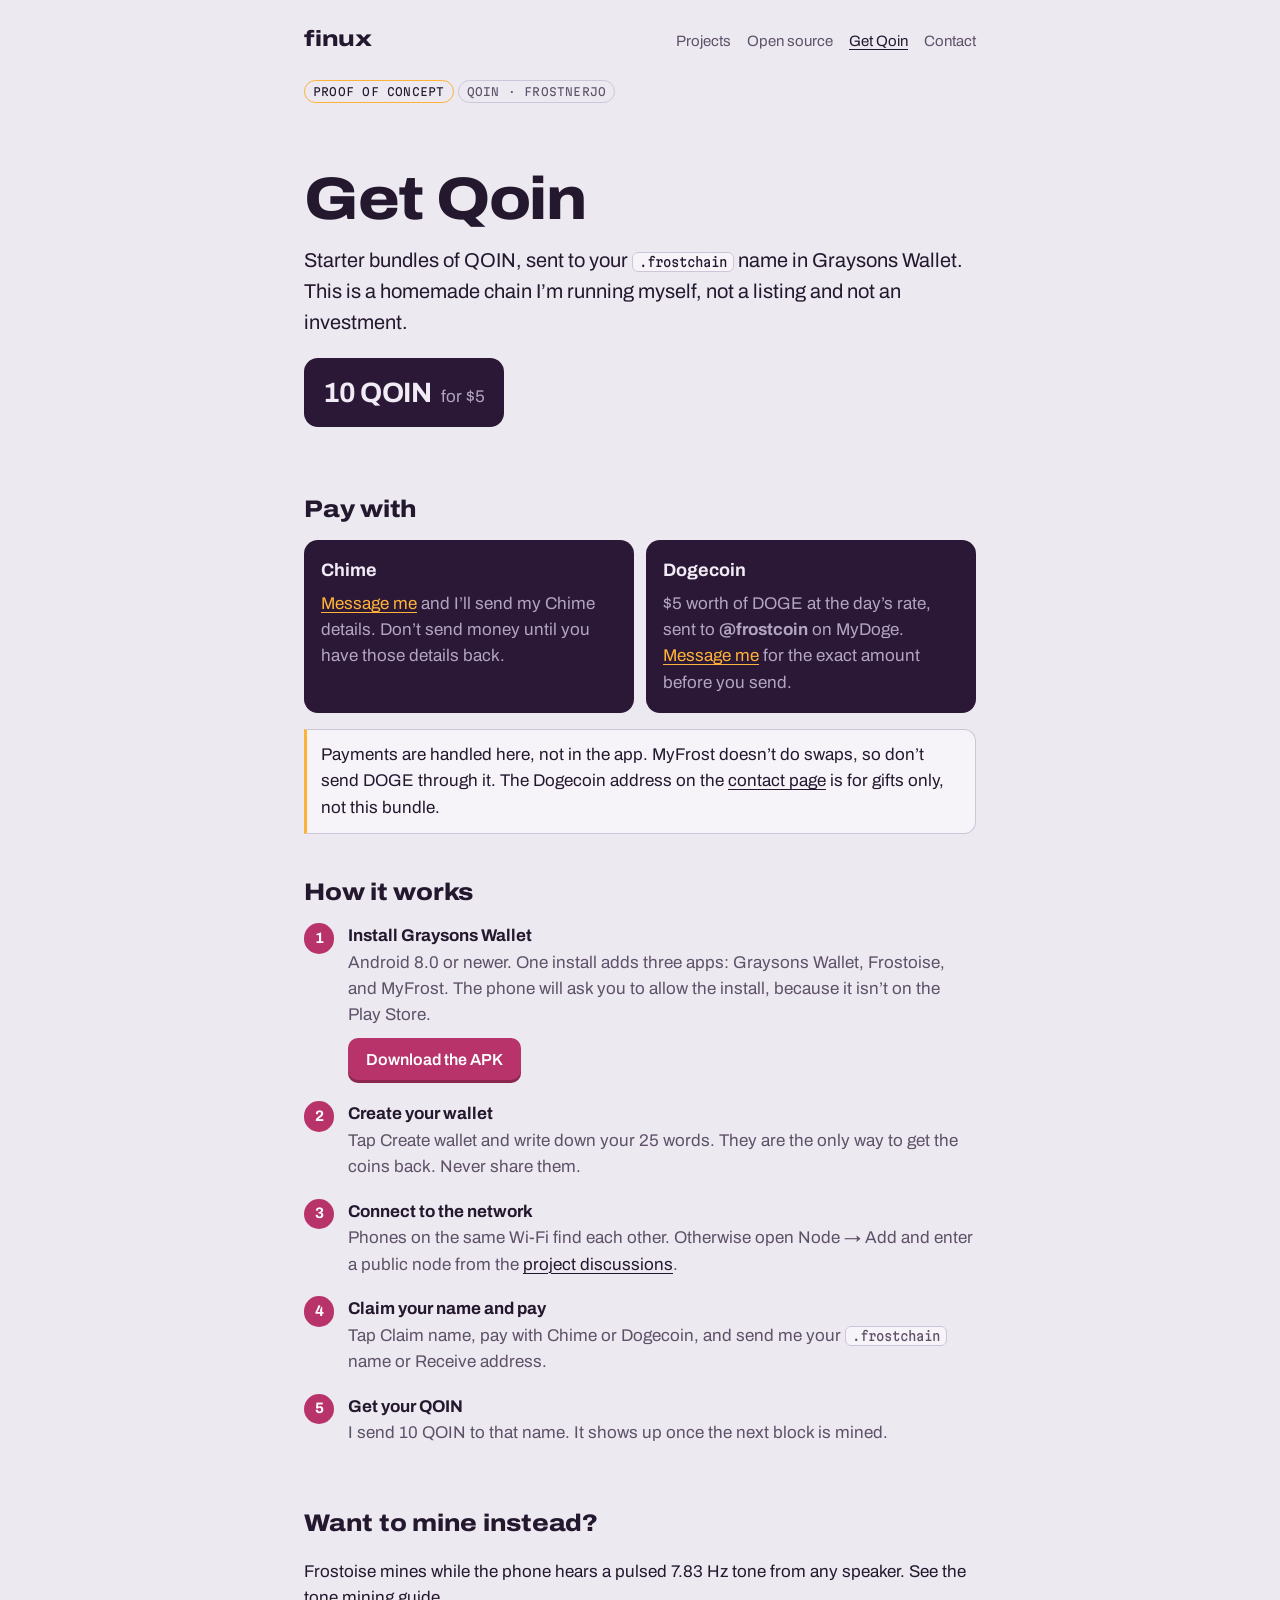
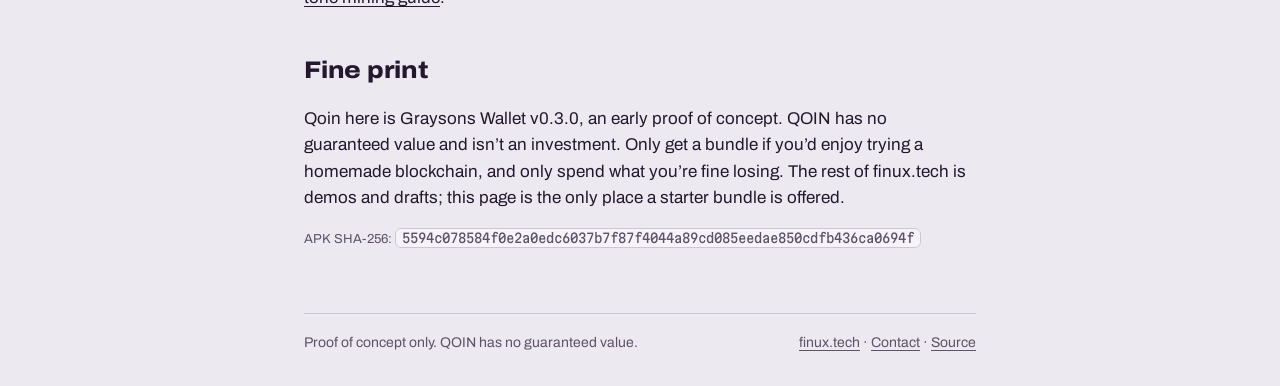
==== site/getqoin/index.html @ 74e55730 "Add the finux.tech/getqoin page so it can be published" ====
<!doctype html>
<html lang="en">
<head>
<meta charset="utf-8">
<meta name="viewport" content="width=device-width, initial-scale=1">
<title>Get Qoin | finux</title>
<meta name="description" content="Starter bundles of QOIN for a homemade Frostchain proof of concept. 10 QOIN for $5, paid with Chime or Dogecoin, then sent to a .frostchain name in Graysons Wallet.">
<link rel="canonical" href="https://finux.tech/getqoin">
<meta property="og:type" content="website">
<meta property="og:site_name" content="finux">
<meta property="og:url" content="https://finux.tech/getqoin">
<meta property="og:title" content="Get Qoin | finux">
<meta property="og:description" content="10 QOIN for $5. Pay with Chime or Dogecoin. Proof of concept only, no guaranteed value.">
<meta property="og:image" content="https://finux.tech/og.jpg">
<meta property="og:image:width" content="600">
<meta property="og:image:height" content="315">
<meta property="og:image:alt" content="finux: a glowing tangle of linked transactions on deep purple">
<meta name="twitter:card" content="summary_large_image">
<meta name="twitter:title" content="Get Qoin | finux">
<meta name="twitter:description" content="10 QOIN for $5. Pay with Chime or Dogecoin. Proof of concept only, no guaranteed value.">
<meta name="twitter:image" content="https://finux.tech/og.jpg">
<meta name="color-scheme" content="light dark">
<meta name="theme-color" content="#ECE9F1" media="(prefers-color-scheme: light)">
<meta name="theme-color" content="#150E1A" media="(prefers-color-scheme: dark)">
<link rel="icon" href="data:image/svg+xml,%3Csvg xmlns='http://www.w3.org/2000/svg' viewBox='0 0 32 32'%3E%3Crect width='32' height='32' rx='7' fill='%232A1836'/%3E%3Ccircle cx='8' cy='16' r='3.6' fill='%23FF4D3D'/%3E%3Ccircle cx='16' cy='16' r='3.6' fill='%234A3858'/%3E%3Ccircle cx='24' cy='16' r='3.6' fill='%23FFB238'/%3E%3C/svg%3E">
<link rel="preconnect" href="https://fonts.googleapis.com">
<link rel="preconnect" href="https://fonts.gstatic.com" crossorigin>
<link rel="stylesheet" href="https://fonts.googleapis.com/css2?family=Archivo:wdth,wght@100..125,400..800&family=Martian+Mono:wdth,wght@75..100,400..600&display=swap">
<style>
:root{--paper:#ECE9F1;--ink:#24182E;--ink-soft:#5E5168;--rule:#CEC6D8;--panel:#2A1836;--panel-edge:transparent;--panel-ink:#F1EBF6;--panel-soft:#B3A5C0;--panel-line:#46324F;--lens:#3D2B4A;--magenta:#B8336A;--violet:#6A4BB0;--lamp:#FFB238;--alarm:#FF4D3D;--card:#F6F3F9;--sans:"Archivo",system-ui,-apple-system,"Segoe UI",Roboto,sans-serif;--mono:"Martian Mono",ui-monospace,SFMono-Regular,Menlo,Consolas,monospace}
@media (prefers-color-scheme:dark){:root{--paper:#150E1A;--ink:#ECE6F2;--ink-soft:#A99BB5;--rule:#33263D;--panel-edge:#3A2848;--card:#1E1426}}
*,*::before,*::after{box-sizing:border-box}
html{-webkit-text-size-adjust:100%;text-size-adjust:100%}
body{margin:0;background:var(--paper);color:var(--ink);font-family:var(--sans);font-size:1.0625rem;line-height:1.55}
.wrap{max-width:46rem;margin:0 auto;padding:0 16px}
@media (min-width:640px){.wrap{padding:0 32px}}
.site{display:flex;justify-content:space-between;align-items:baseline;gap:16px;flex-wrap:wrap}
header.site{padding-top:22px}
.mark{font-weight:800;font-size:1.375rem;letter-spacing:-0.01em;font-variation-settings:"wdth" 125;color:var(--ink);text-decoration:none}
nav.top{display:flex;flex-wrap:wrap;gap:4px 16px;font-size:.9375rem}
nav.top a{color:var(--ink-soft);text-decoration:none;padding:8px 0}
nav.top a:hover,nav.top a:focus-visible,nav.top a[aria-current]{color:var(--ink);text-decoration:underline}
footer.site{margin-top:4rem;padding:18px 0 32px;border-top:1px solid var(--rule);color:var(--ink-soft);font-size:.875rem}
footer.site a{color:var(--ink-soft)}
h1{margin:clamp(2rem,7vw,4rem) 0 1rem;font-weight:800;font-size:clamp(2.2rem,9vw,3.75rem);line-height:1;letter-spacing:-0.025em;font-variation-settings:"wdth" 112;text-wrap:balance}
h2{font-weight:800;font-size:1.5rem;letter-spacing:-0.01em;font-variation-settings:"wdth" 112;margin:2.5rem 0 .75rem}
h3{font-size:1.125rem;margin:0 0 .35rem}
.lede{margin:0 0 1.25rem;max-width:34em;font-size:clamp(1.0625rem,2.4vw,1.25rem)}
a{color:var(--ink);text-decoration-thickness:1px;text-underline-offset:3px}
a:hover,a:focus-visible{color:var(--magenta)}
:focus-visible{outline:3px solid var(--lamp);outline-offset:3px}
.tag{display:inline-block;font-family:var(--mono);font-size:.6875rem;letter-spacing:.02em;text-transform:uppercase;padding:2px 8px;border-radius:99px;border:1px solid var(--rule);color:var(--ink-soft);vertical-align:middle}
.tag.demo{border-color:var(--lamp);color:var(--ink)}
.note{background:var(--card);border:1px solid var(--rule);border-left:3px solid var(--lamp);border-radius:0 12px 12px 0;padding:12px 14px;margin:1rem 0 0}
.price{display:inline-flex;gap:10px;align-items:baseline;margin:0 0 1.5rem;background:var(--panel);color:var(--panel-ink);border:1px solid var(--panel-edge);border-radius:14px;padding:12px 18px}
.price b{font-size:1.75rem;letter-spacing:-0.02em}
.price span{color:var(--panel-soft)}
.pay{display:grid;gap:12px}
@media (min-width:640px){.pay{grid-template-columns:1fr 1fr}}
.coin{background:var(--panel);color:var(--panel-ink);border:1px solid var(--panel-edge);border-radius:14px;padding:16px}
.coin p{color:var(--panel-soft);margin:.35rem 0 0}
.coin a{color:var(--lamp)}
ol.steps{list-style:none;counter-reset:s;padding:0;margin:0}
ol.steps li{counter-increment:s;position:relative;padding:0 0 1.15rem 2.75rem}
ol.steps li::before{content:counter(s);position:absolute;left:0;top:0;width:1.9rem;height:1.9rem;border-radius:50%;background:var(--magenta);color:#fff;font-weight:700;display:grid;place-items:center;font-size:.95rem}
ol.steps li b{display:block}
ol.steps li span{color:var(--ink-soft)}
.btn{display:inline-flex;align-items:center;justify-content:center;min-height:44px;padding:10px 18px;font:inherit;font-size:1rem;font-weight:600;color:#fff;background:var(--magenta);border:0;border-radius:10px;box-shadow:inset 0 -3px 0 rgba(0,0,0,.25);cursor:pointer;text-decoration:none;margin-top:.6rem}
.btn:hover{background:#C63D76;color:#fff}
code,.mono{font-family:var(--mono);font-size:.8125rem;font-variation-settings:"wdth" 87.5;word-break:break-all}
code{background:var(--card);border:1px solid var(--rule);padding:1px 6px;border-radius:6px}
.small{font-size:.8125rem;color:var(--ink-soft)}
</style>
</head>
<body>
<div class="wrap">
<header class="site">
  <a class="mark" href="/">finux</a>
  <nav class="top" aria-label="Site">
    <a href="/projects">Projects</a>
    <a href="/opensource">Open source</a>
    <a href="/getqoin" aria-current="page">Get Qoin</a>
    <a href="/contact">Contact</a>
  </nav>
</header>
<main>
  <p><span class="tag demo">Proof of concept</span> <span class="tag">Qoin · Frostnerjo</span></p>
  <h1>Get Qoin</h1>
  <p class="lede">Starter bundles of QOIN, sent to your <code>.frostchain</code> name in Graysons Wallet. This is a homemade chain I’m running myself, not a listing and not an investment.</p>
  <div class="price"><b>10 QOIN</b><span>for $5</span></div>
  <h2>Pay with</h2>
  <div class="pay">
    <div class="coin">
      <h3>Chime</h3>
      <p><a href="/contact">Message me</a> and I’ll send my Chime details. Don’t send money until you have those details back.</p>
    </div>
    <div class="coin">
      <h3>Dogecoin</h3>
      <p>$5 worth of DOGE at the day’s rate, sent to <b>@frostcoin</b> on MyDoge. <a href="/contact">Message me</a> for the exact amount before you send.</p>
    </div>
  </div>
  <p class="note">Payments are handled here, not in the app. MyFrost doesn’t do swaps, so don’t send DOGE through it. The Dogecoin address on the <a href="/contact">contact page</a> is for gifts only, not this bundle.</p>
  <h2>How it works</h2>
  <ol class="steps">
    <li><b>Install Graysons Wallet</b><span>Android 8.0 or newer. One install adds three apps: Graysons Wallet, Frostoise, and MyFrost. The phone will ask you to allow the install, because it isn’t on the Play Store.</span><br>
      <a class="btn" href="https://github.com/FrosTether/Graysons-Wallet/raw/main/releases/GraysonsWallet-0.3.0-poc.apk">Download the APK</a></li>
    <li><b>Create your wallet</b><span>Tap Create wallet and write down your 25 words. They are the only way to get the coins back. Never share them.</span></li>
    <li><b>Connect to the network</b><span>Phones on the same Wi-Fi find each other. Otherwise open Node → Add and enter a public node from the <a href="https://github.com/FrosTether/Graysons-Wallet/discussions">project discussions</a>.</span></li>
    <li><b>Claim your name and pay</b><span>Tap Claim name, pay with Chime or Dogecoin, and send me your <code>.frostchain</code> name or Receive address.</span></li>
    <li><b>Get your QOIN</b><span>I send 10 QOIN to that name. It shows up once the next block is mined.</span></li>
  </ol>
  <h2>Want to mine instead?</h2>
  <p>Frostoise mines while the phone hears a pulsed 7.83 Hz tone from any speaker. See the <a href="https://github.com/FrosTether/Graysons-Wallet#tone-mining">tone mining guide</a>.</p>
  <h2>Fine print</h2>
  <p>Qoin here is Graysons Wallet v0.3.0, an early proof of concept. QOIN has no guaranteed value and isn’t an investment. Only get a bundle if you’d enjoy trying a homemade blockchain, and only spend what you’re fine losing. The rest of finux.tech is demos and drafts; this page is the only place a starter bundle is offered.</p>
  <p class="small">APK SHA-256: <code>5594c078584f0e2a0edc6037b7f87f4044a89cd085eedae850cdfb436ca0694f</code></p>
</main>
<footer class="site">
  <span>Proof of concept only. QOIN has no guaranteed value.</span>
  <span><a href="/">finux.tech</a> · <a href="/contact">Contact</a> · <a href="https://github.com/FrosTether/Graysons-Wallet">Source</a></span>
</footer>
</div>
</body>
</html>
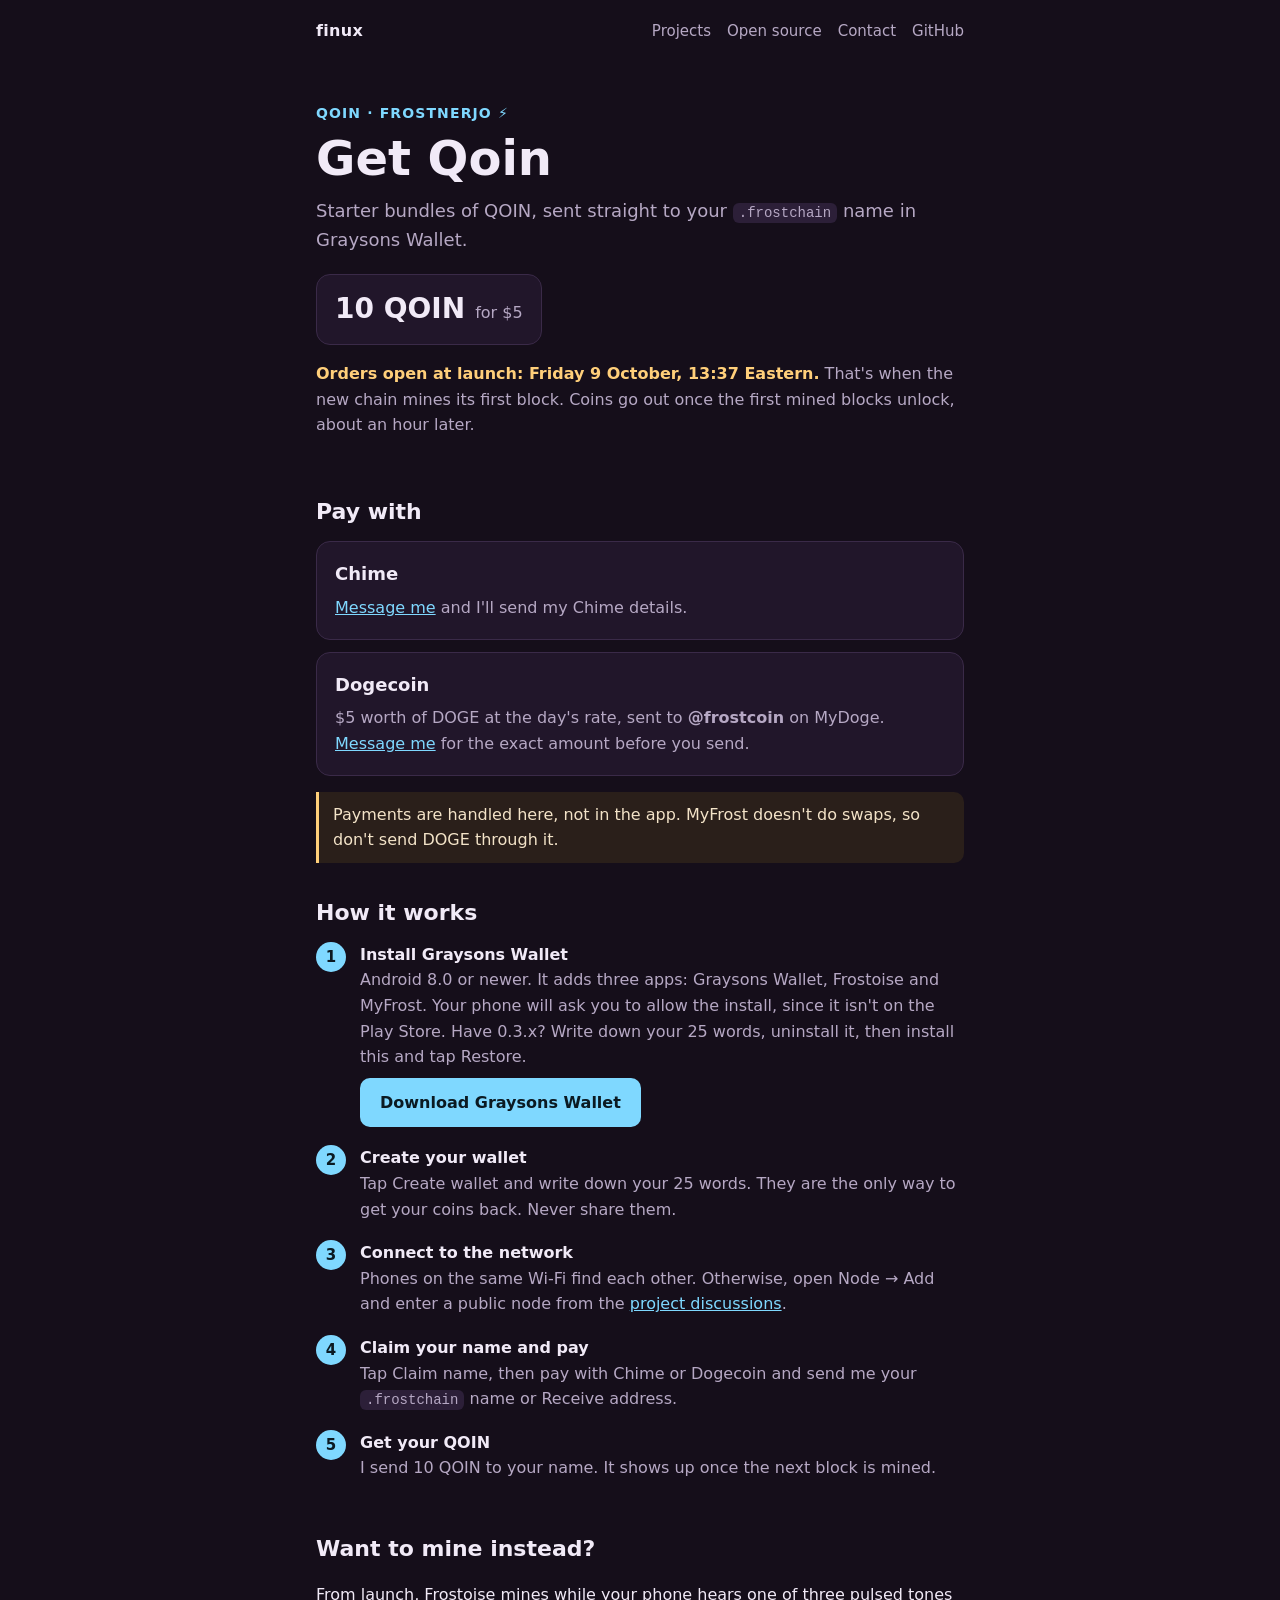
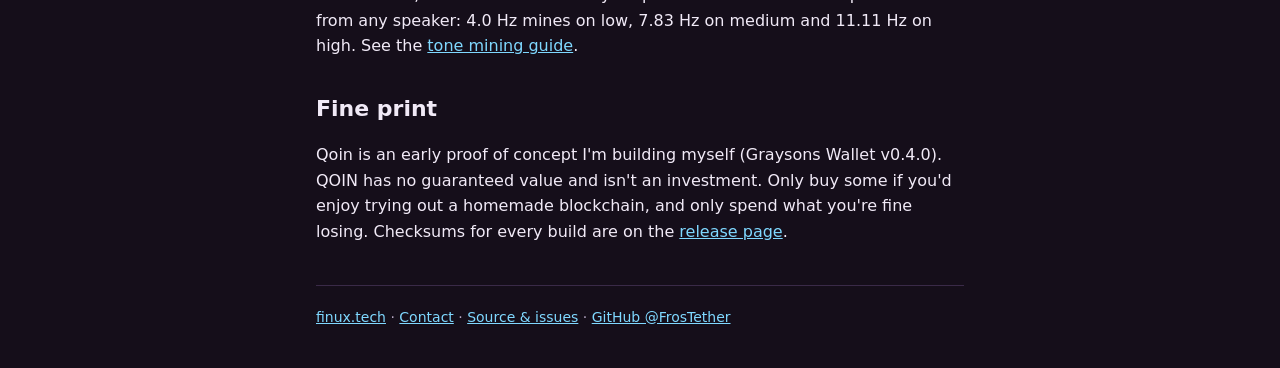
==== commit 3692bd49: "getqoin page for Graysons Wallet 0.4.0 The download button uses the permanent latest-release link, t" ====
--- a/site/getqoin/index.html
+++ b/site/getqoin/index.html
@@ -4,121 +4,110 @@
 <meta charset="utf-8">
 <meta name="viewport" content="width=device-width, initial-scale=1">
 <title>Get Qoin | finux</title>
-<meta name="description" content="Starter bundles of QOIN for a homemade Frostchain proof of concept. 10 QOIN for $5, paid with Chime or Dogecoin, then sent to a .frostchain name in Graysons Wallet.">
+<meta name="description" content="Get 10 QOIN for $5. Pay with Chime or Dogecoin, install Graysons Wallet 0.4, and receive your QOIN by .frostchain name. Orders open at launch, Friday 9 October, 13:37 Eastern.">
+<meta name="theme-color" content="#150E1A">
 <link rel="canonical" href="https://finux.tech/getqoin">
-<meta property="og:type" content="website">
-<meta property="og:site_name" content="finux">
+<meta property="og:title" content="Get Qoin | finux">
+<meta property="og:description" content="10 QOIN for $5. Pay with Chime or Dogecoin. Orders open at launch: Friday 9 October, 13:37 Eastern.">
 <meta property="og:url" content="https://finux.tech/getqoin">
-<meta property="og:title" content="Get Qoin | finux">
-<meta property="og:description" content="10 QOIN for $5. Pay with Chime or Dogecoin. Proof of concept only, no guaranteed value.">
 <meta property="og:image" content="https://finux.tech/og.jpg">
-<meta property="og:image:width" content="600">
-<meta property="og:image:height" content="315">
-<meta property="og:image:alt" content="finux: a glowing tangle of linked transactions on deep purple">
-<meta name="twitter:card" content="summary_large_image">
-<meta name="twitter:title" content="Get Qoin | finux">
-<meta name="twitter:description" content="10 QOIN for $5. Pay with Chime or Dogecoin. Proof of concept only, no guaranteed value.">
-<meta name="twitter:image" content="https://finux.tech/og.jpg">
-<meta name="color-scheme" content="light dark">
-<meta name="theme-color" content="#ECE9F1" media="(prefers-color-scheme: light)">
-<meta name="theme-color" content="#150E1A" media="(prefers-color-scheme: dark)">
-<link rel="icon" href="data:image/svg+xml,%3Csvg xmlns='http://www.w3.org/2000/svg' viewBox='0 0 32 32'%3E%3Crect width='32' height='32' rx='7' fill='%232A1836'/%3E%3Ccircle cx='8' cy='16' r='3.6' fill='%23FF4D3D'/%3E%3Ccircle cx='16' cy='16' r='3.6' fill='%234A3858'/%3E%3Ccircle cx='24' cy='16' r='3.6' fill='%23FFB238'/%3E%3C/svg%3E">
-<link rel="preconnect" href="https://fonts.googleapis.com">
-<link rel="preconnect" href="https://fonts.gstatic.com" crossorigin>
-<link rel="stylesheet" href="https://fonts.googleapis.com/css2?family=Archivo:wdth,wght@100..125,400..800&family=Martian+Mono:wdth,wght@75..100,400..600&display=swap">
 <style>
-:root{--paper:#ECE9F1;--ink:#24182E;--ink-soft:#5E5168;--rule:#CEC6D8;--panel:#2A1836;--panel-edge:transparent;--panel-ink:#F1EBF6;--panel-soft:#B3A5C0;--panel-line:#46324F;--lens:#3D2B4A;--magenta:#B8336A;--violet:#6A4BB0;--lamp:#FFB238;--alarm:#FF4D3D;--card:#F6F3F9;--sans:"Archivo",system-ui,-apple-system,"Segoe UI",Roboto,sans-serif;--mono:"Martian Mono",ui-monospace,SFMono-Regular,Menlo,Consolas,monospace}
-@media (prefers-color-scheme:dark){:root{--paper:#150E1A;--ink:#ECE6F2;--ink-soft:#A99BB5;--rule:#33263D;--panel-edge:#3A2848;--card:#1E1426}}
-*,*::before,*::after{box-sizing:border-box}
-html{-webkit-text-size-adjust:100%;text-size-adjust:100%}
-body{margin:0;background:var(--paper);color:var(--ink);font-family:var(--sans);font-size:1.0625rem;line-height:1.55}
-.wrap{max-width:46rem;margin:0 auto;padding:0 16px}
-@media (min-width:640px){.wrap{padding:0 32px}}
-.site{display:flex;justify-content:space-between;align-items:baseline;gap:16px;flex-wrap:wrap}
-header.site{padding-top:22px}
-.mark{font-weight:800;font-size:1.375rem;letter-spacing:-0.01em;font-variation-settings:"wdth" 125;color:var(--ink);text-decoration:none}
-nav.top{display:flex;flex-wrap:wrap;gap:4px 16px;font-size:.9375rem}
-nav.top a{color:var(--ink-soft);text-decoration:none;padding:8px 0}
-nav.top a:hover,nav.top a:focus-visible,nav.top a[aria-current]{color:var(--ink);text-decoration:underline}
-footer.site{margin-top:4rem;padding:18px 0 32px;border-top:1px solid var(--rule);color:var(--ink-soft);font-size:.875rem}
-footer.site a{color:var(--ink-soft)}
-h1{margin:clamp(2rem,7vw,4rem) 0 1rem;font-weight:800;font-size:clamp(2.2rem,9vw,3.75rem);line-height:1;letter-spacing:-0.025em;font-variation-settings:"wdth" 112;text-wrap:balance}
-h2{font-weight:800;font-size:1.5rem;letter-spacing:-0.01em;font-variation-settings:"wdth" 112;margin:2.5rem 0 .75rem}
-h3{font-size:1.125rem;margin:0 0 .35rem}
-.lede{margin:0 0 1.25rem;max-width:34em;font-size:clamp(1.0625rem,2.4vw,1.25rem)}
-a{color:var(--ink);text-decoration-thickness:1px;text-underline-offset:3px}
-a:hover,a:focus-visible{color:var(--magenta)}
-:focus-visible{outline:3px solid var(--lamp);outline-offset:3px}
-.tag{display:inline-block;font-family:var(--mono);font-size:.6875rem;letter-spacing:.02em;text-transform:uppercase;padding:2px 8px;border-radius:99px;border:1px solid var(--rule);color:var(--ink-soft);vertical-align:middle}
-.tag.demo{border-color:var(--lamp);color:var(--ink)}
-.note{background:var(--card);border:1px solid var(--rule);border-left:3px solid var(--lamp);border-radius:0 12px 12px 0;padding:12px 14px;margin:1rem 0 0}
-.price{display:inline-flex;gap:10px;align-items:baseline;margin:0 0 1.5rem;background:var(--panel);color:var(--panel-ink);border:1px solid var(--panel-edge);border-radius:14px;padding:12px 18px}
-.price b{font-size:1.75rem;letter-spacing:-0.02em}
-.price span{color:var(--panel-soft)}
-.pay{display:grid;gap:12px}
-@media (min-width:640px){.pay{grid-template-columns:1fr 1fr}}
-.coin{background:var(--panel);color:var(--panel-ink);border:1px solid var(--panel-edge);border-radius:14px;padding:16px}
-.coin p{color:var(--panel-soft);margin:.35rem 0 0}
-.coin a{color:var(--lamp)}
-ol.steps{list-style:none;counter-reset:s;padding:0;margin:0}
-ol.steps li{counter-increment:s;position:relative;padding:0 0 1.15rem 2.75rem}
-ol.steps li::before{content:counter(s);position:absolute;left:0;top:0;width:1.9rem;height:1.9rem;border-radius:50%;background:var(--magenta);color:#fff;font-weight:700;display:grid;place-items:center;font-size:.95rem}
-ol.steps li b{display:block}
-ol.steps li span{color:var(--ink-soft)}
-.btn{display:inline-flex;align-items:center;justify-content:center;min-height:44px;padding:10px 18px;font:inherit;font-size:1rem;font-weight:600;color:#fff;background:var(--magenta);border:0;border-radius:10px;box-shadow:inset 0 -3px 0 rgba(0,0,0,.25);cursor:pointer;text-decoration:none;margin-top:.6rem}
-.btn:hover{background:#C63D76;color:#fff}
-code,.mono{font-family:var(--mono);font-size:.8125rem;font-variation-settings:"wdth" 87.5;word-break:break-all}
-code{background:var(--card);border:1px solid var(--rule);padding:1px 6px;border-radius:6px}
-.small{font-size:.8125rem;color:var(--ink-soft)}
+  :root {
+    --bg: #150E1A; --panel: #21162A; --line: #3A2A48; --text: #F1EAF7;
+    --muted: #B6A8C4; --accent: #7FD8FF; --accent-ink: #0B1A22; --warn: #FFCF7A;
+  }
+  * { box-sizing: border-box; }
+  body { margin: 0; background: var(--bg); color: var(--text);
+    font: 16px/1.6 system-ui, -apple-system, "Segoe UI", Roboto, sans-serif; }
+  a { color: var(--accent); }
+  .wrap { max-width: 680px; margin: 0 auto; padding: 0 16px; }
+  header.top { display: flex; justify-content: space-between; align-items: center; gap: 16px; padding: 18px 0; }
+  header.top a { text-decoration: none; color: var(--text); }
+  .brand { font-weight: 700; letter-spacing: .02em; }
+  nav { display: flex; flex-wrap: wrap; justify-content: flex-end; gap: 4px 16px; }
+  nav a { color: var(--muted) !important; font-size: 15px; white-space: nowrap; }
+  .hero { padding: 40px 0 24px; }
+  .eyebrow { color: var(--accent); font-weight: 600; font-size: 14px; letter-spacing: .08em; text-transform: uppercase; }
+  h1 { font-size: clamp(32px, 8vw, 48px); line-height: 1.1; margin: 8px 0 12px; }
+  .lede { color: var(--muted); font-size: 18px; margin: 0; }
+  .price { display: inline-flex; gap: 10px; align-items: baseline; margin-top: 20px;
+    background: var(--panel); border: 1px solid var(--line); border-radius: 14px; padding: 12px 18px; }
+  .price b { font-size: 28px; }
+  .price span { color: var(--muted); }
+  .launch { margin: 16px 0 0; color: var(--muted); }
+  .launch b { color: var(--warn); }
+  section { margin: 32px 0; }
+  h2 { font-size: 22px; margin: 0 0 12px; }
+  .card { background: var(--panel); border: 1px solid var(--line); border-radius: 14px; padding: 18px; margin-bottom: 12px; }
+  .card h3 { margin: 0 0 6px; font-size: 18px; }
+  .card p { margin: 0; color: var(--muted); }
+  ol.steps { list-style: none; counter-reset: s; padding: 0; margin: 0; }
+  ol.steps li { counter-increment: s; position: relative; padding: 0 0 18px 44px; }
+  ol.steps li::before { content: counter(s); position: absolute; left: 0; top: 0; width: 30px; height: 30px;
+    border-radius: 50%; background: var(--accent); color: var(--accent-ink); font-weight: 700;
+    display: grid; place-items: center; font-size: 15px; }
+  ol.steps li b { display: block; }
+  ol.steps li span { color: var(--muted); }
+  .btn { display: inline-block; background: var(--accent); color: var(--accent-ink); font-weight: 700;
+    text-decoration: none; padding: 12px 20px; border-radius: 10px; margin-top: 8px; }
+  code { background: #2C1F38; padding: 2px 6px; border-radius: 6px; font-size: 14px; overflow-wrap: anywhere; }
+  .note { border-left: 3px solid var(--warn); padding: 10px 14px; background: #2A1F1A; border-radius: 0 10px 10px 0; color: #F3E3C8; }
+  footer { border-top: 1px solid var(--line); margin-top: 40px; padding: 20px 0 40px; color: var(--muted); font-size: 14px; }
 </style>
 </head>
 <body>
 <div class="wrap">
-<header class="site">
-  <a class="mark" href="/">finux</a>
-  <nav class="top" aria-label="Site">
-    <a href="/projects">Projects</a>
-    <a href="/opensource">Open source</a>
-    <a href="/getqoin" aria-current="page">Get Qoin</a>
-    <a href="/contact">Contact</a>
-  </nav>
-</header>
-<main>
-  <p><span class="tag demo">Proof of concept</span> <span class="tag">Qoin · Frostnerjo</span></p>
-  <h1>Get Qoin</h1>
-  <p class="lede">Starter bundles of QOIN, sent to your <code>.frostchain</code> name in Graysons Wallet. This is a homemade chain I’m running myself, not a listing and not an investment.</p>
-  <div class="price"><b>10 QOIN</b><span>for $5</span></div>
-  <h2>Pay with</h2>
-  <div class="pay">
-    <div class="coin">
+  <header class="top">
+    <a class="brand" href="https://finux.tech/">finux</a>
+    <nav><a href="https://finux.tech/projects">Projects</a><a href="https://finux.tech/opensource">Open source</a><a href="https://finux.tech/contact">Contact</a><a href="https://github.com/FrosTether">GitHub</a></nav>
+  </header>
+
+  <div class="hero">
+    <div class="eyebrow">Qoin · Frostnerjo ⚡</div>
+    <h1>Get Qoin</h1>
+    <p class="lede">Starter bundles of QOIN, sent straight to your <code>.frostchain</code> name in Graysons Wallet.</p>
+    <div class="price"><b>10 QOIN</b><span>for $5</span></div>
+    <p class="launch"><b>Orders open at launch: Friday 9 October, 13:37 Eastern.</b> That's when the new chain mines its first block. Coins go out once the first mined blocks unlock, about an hour later.</p>
+  </div>
+
+  <section>
+    <h2>Pay with</h2>
+    <div class="card">
       <h3>Chime</h3>
-      <p><a href="/contact">Message me</a> and I’ll send my Chime details. Don’t send money until you have those details back.</p>
+      <p><a href="https://finux.tech/contact">Message me</a> and I'll send my Chime details.</p>
     </div>
-    <div class="coin">
+    <div class="card">
       <h3>Dogecoin</h3>
-      <p>$5 worth of DOGE at the day’s rate, sent to <b>@frostcoin</b> on MyDoge. <a href="/contact">Message me</a> for the exact amount before you send.</p>
+      <p>$5 worth of DOGE at the day's rate, sent to <b>@frostcoin</b> on MyDoge. <a href="https://finux.tech/contact">Message me</a> for the exact amount before you send.</p>
     </div>
-  </div>
-  <p class="note">Payments are handled here, not in the app. MyFrost doesn’t do swaps, so don’t send DOGE through it. The Dogecoin address on the <a href="/contact">contact page</a> is for gifts only, not this bundle.</p>
-  <h2>How it works</h2>
-  <ol class="steps">
-    <li><b>Install Graysons Wallet</b><span>Android 8.0 or newer. One install adds three apps: Graysons Wallet, Frostoise, and MyFrost. The phone will ask you to allow the install, because it isn’t on the Play Store.</span><br>
-      <a class="btn" href="https://github.com/FrosTether/Graysons-Wallet/raw/main/releases/GraysonsWallet-0.3.0-poc.apk">Download the APK</a></li>
-    <li><b>Create your wallet</b><span>Tap Create wallet and write down your 25 words. They are the only way to get the coins back. Never share them.</span></li>
-    <li><b>Connect to the network</b><span>Phones on the same Wi-Fi find each other. Otherwise open Node → Add and enter a public node from the <a href="https://github.com/FrosTether/Graysons-Wallet/discussions">project discussions</a>.</span></li>
-    <li><b>Claim your name and pay</b><span>Tap Claim name, pay with Chime or Dogecoin, and send me your <code>.frostchain</code> name or Receive address.</span></li>
-    <li><b>Get your QOIN</b><span>I send 10 QOIN to that name. It shows up once the next block is mined.</span></li>
-  </ol>
-  <h2>Want to mine instead?</h2>
-  <p>Frostoise mines while the phone hears a pulsed 7.83 Hz tone from any speaker. See the <a href="https://github.com/FrosTether/Graysons-Wallet#tone-mining">tone mining guide</a>.</p>
-  <h2>Fine print</h2>
-  <p>Qoin here is Graysons Wallet v0.3.0, an early proof of concept. QOIN has no guaranteed value and isn’t an investment. Only get a bundle if you’d enjoy trying a homemade blockchain, and only spend what you’re fine losing. The rest of finux.tech is demos and drafts; this page is the only place a starter bundle is offered.</p>
-  <p class="small">APK SHA-256: <code>5594c078584f0e2a0edc6037b7f87f4044a89cd085eedae850cdfb436ca0694f</code></p>
-</main>
-<footer class="site">
-  <span>Proof of concept only. QOIN has no guaranteed value.</span>
-  <span><a href="/">finux.tech</a> · <a href="/contact">Contact</a> · <a href="https://github.com/FrosTether/Graysons-Wallet">Source</a></span>
-</footer>
+    <p class="note">Payments are handled here, not in the app. MyFrost doesn't do swaps, so don't send DOGE through it.</p>
+  </section>
+
+  <section>
+    <h2>How it works</h2>
+    <ol class="steps">
+      <li><b>Install Graysons Wallet</b><span>Android 8.0 or newer. It adds three apps: Graysons Wallet, Frostoise and MyFrost. Your phone will ask you to allow the install, since it isn't on the Play Store. Have 0.3.x? Write down your 25 words, uninstall it, then install this and tap Restore.</span><br>
+        <a class="btn" href="https://github.com/FrosTether/Graysons-Wallet/releases/latest/download/GraysonsWallet.apk">Download Graysons Wallet</a></li>
+      <li><b>Create your wallet</b><span>Tap Create wallet and write down your 25 words. They are the only way to get your coins back. Never share them.</span></li>
+      <li><b>Connect to the network</b><span>Phones on the same Wi-Fi find each other. Otherwise, open Node → Add and enter a public node from the <a href="https://github.com/FrosTether/Graysons-Wallet/discussions">project discussions</a>.</span></li>
+      <li><b>Claim your name and pay</b><span>Tap Claim name, then pay with Chime or Dogecoin and send me your <code>.frostchain</code> name or Receive address.</span></li>
+      <li><b>Get your QOIN</b><span>I send 10 QOIN to your name. It shows up once the next block is mined.</span></li>
+    </ol>
+  </section>
+
+  <section>
+    <h2>Want to mine instead?</h2>
+    <p>From launch, Frostoise mines while your phone hears one of three pulsed tones from any speaker: 4.0 Hz mines on low, 7.83 Hz on medium and 11.11 Hz on high. See the <a href="https://github.com/FrosTether/Graysons-Wallet#tone-mining">tone mining guide</a>.</p>
+  </section>
+
+  <section>
+    <h2>Fine print</h2>
+    <p>Qoin is an early proof of concept I'm building myself (Graysons Wallet v0.4.0). QOIN has no guaranteed value and isn't an investment. Only buy some if you'd enjoy trying out a homemade blockchain, and only spend what you're fine losing. Checksums for every build are on the <a href="https://github.com/FrosTether/Graysons-Wallet/releases/latest">release page</a>.</p>
+  </section>
+
+  <footer>
+    <a href="https://finux.tech/">finux.tech</a> · <a href="https://finux.tech/contact">Contact</a> · <a href="https://github.com/FrosTether/Graysons-Wallet">Source &amp; issues</a> · <a href="https://github.com/FrosTether">GitHub @FrosTether</a>
+  </footer>
 </div>
 </body>
 </html>
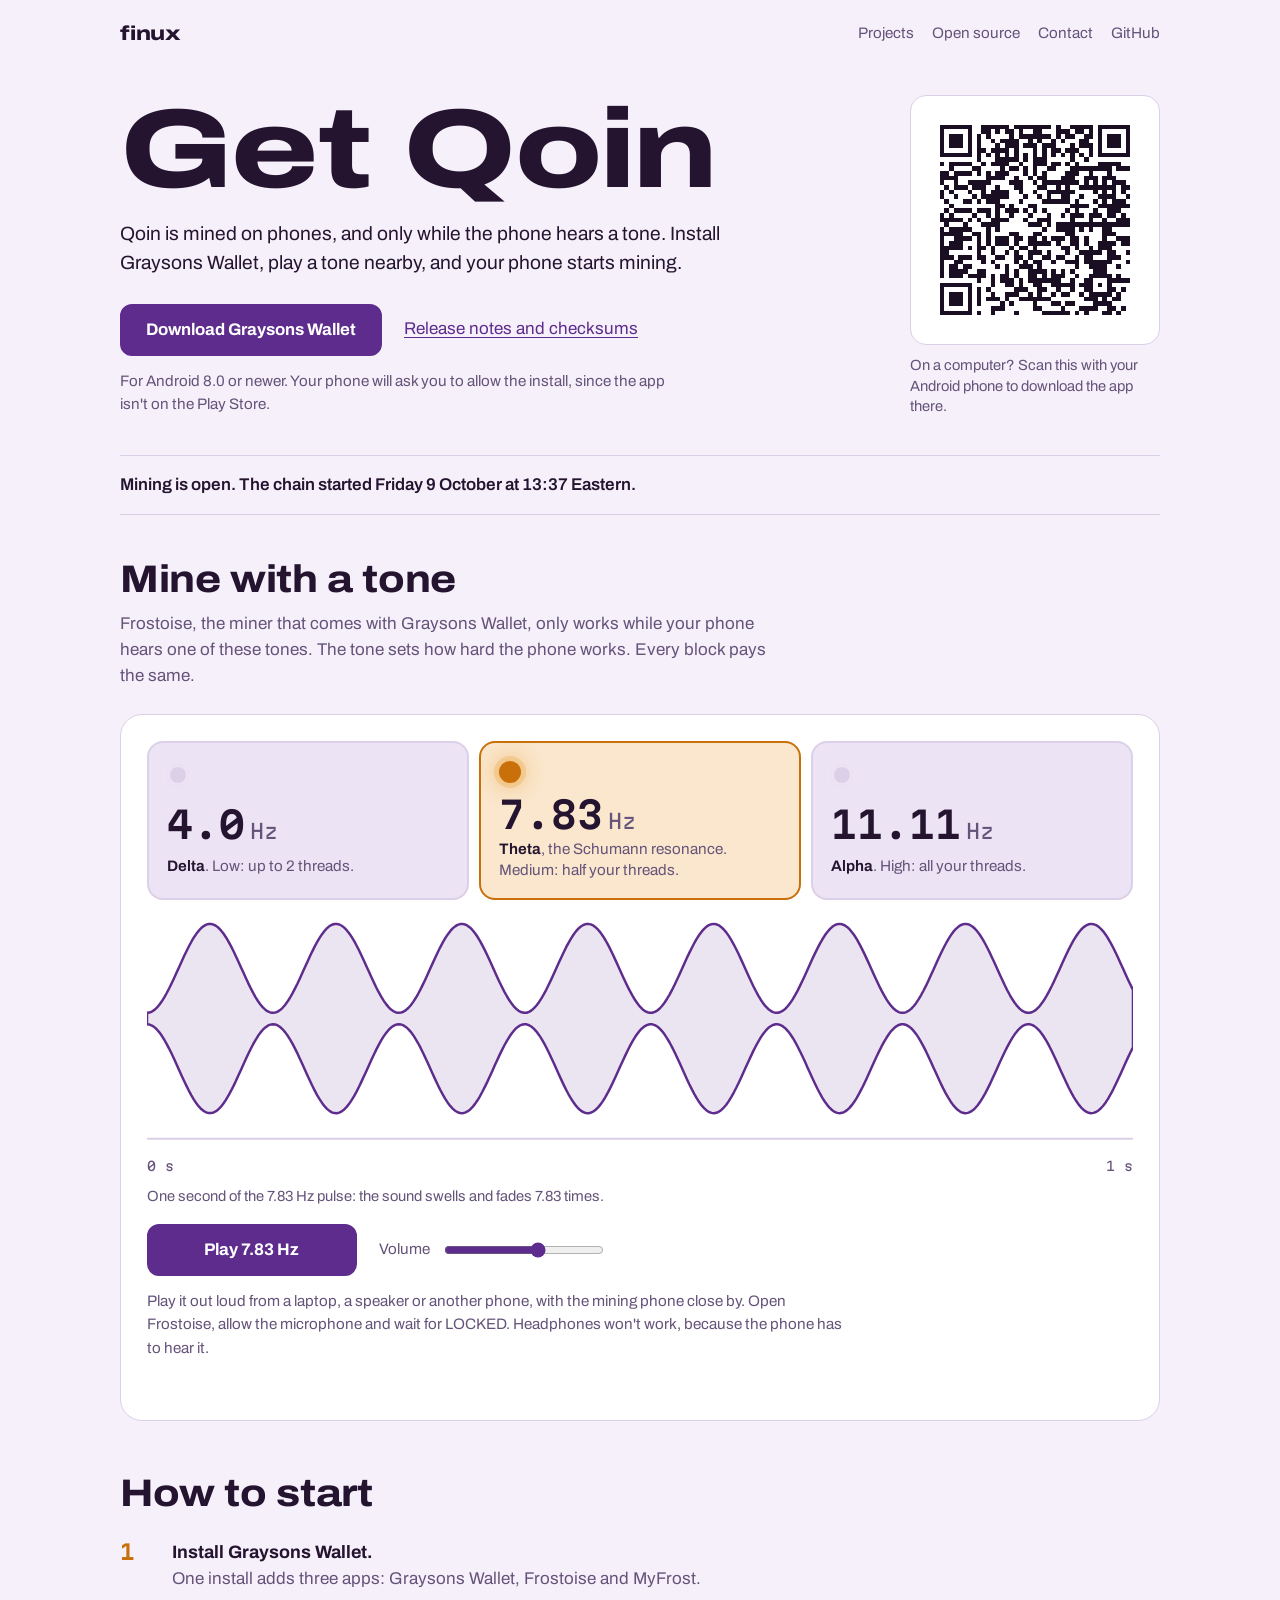
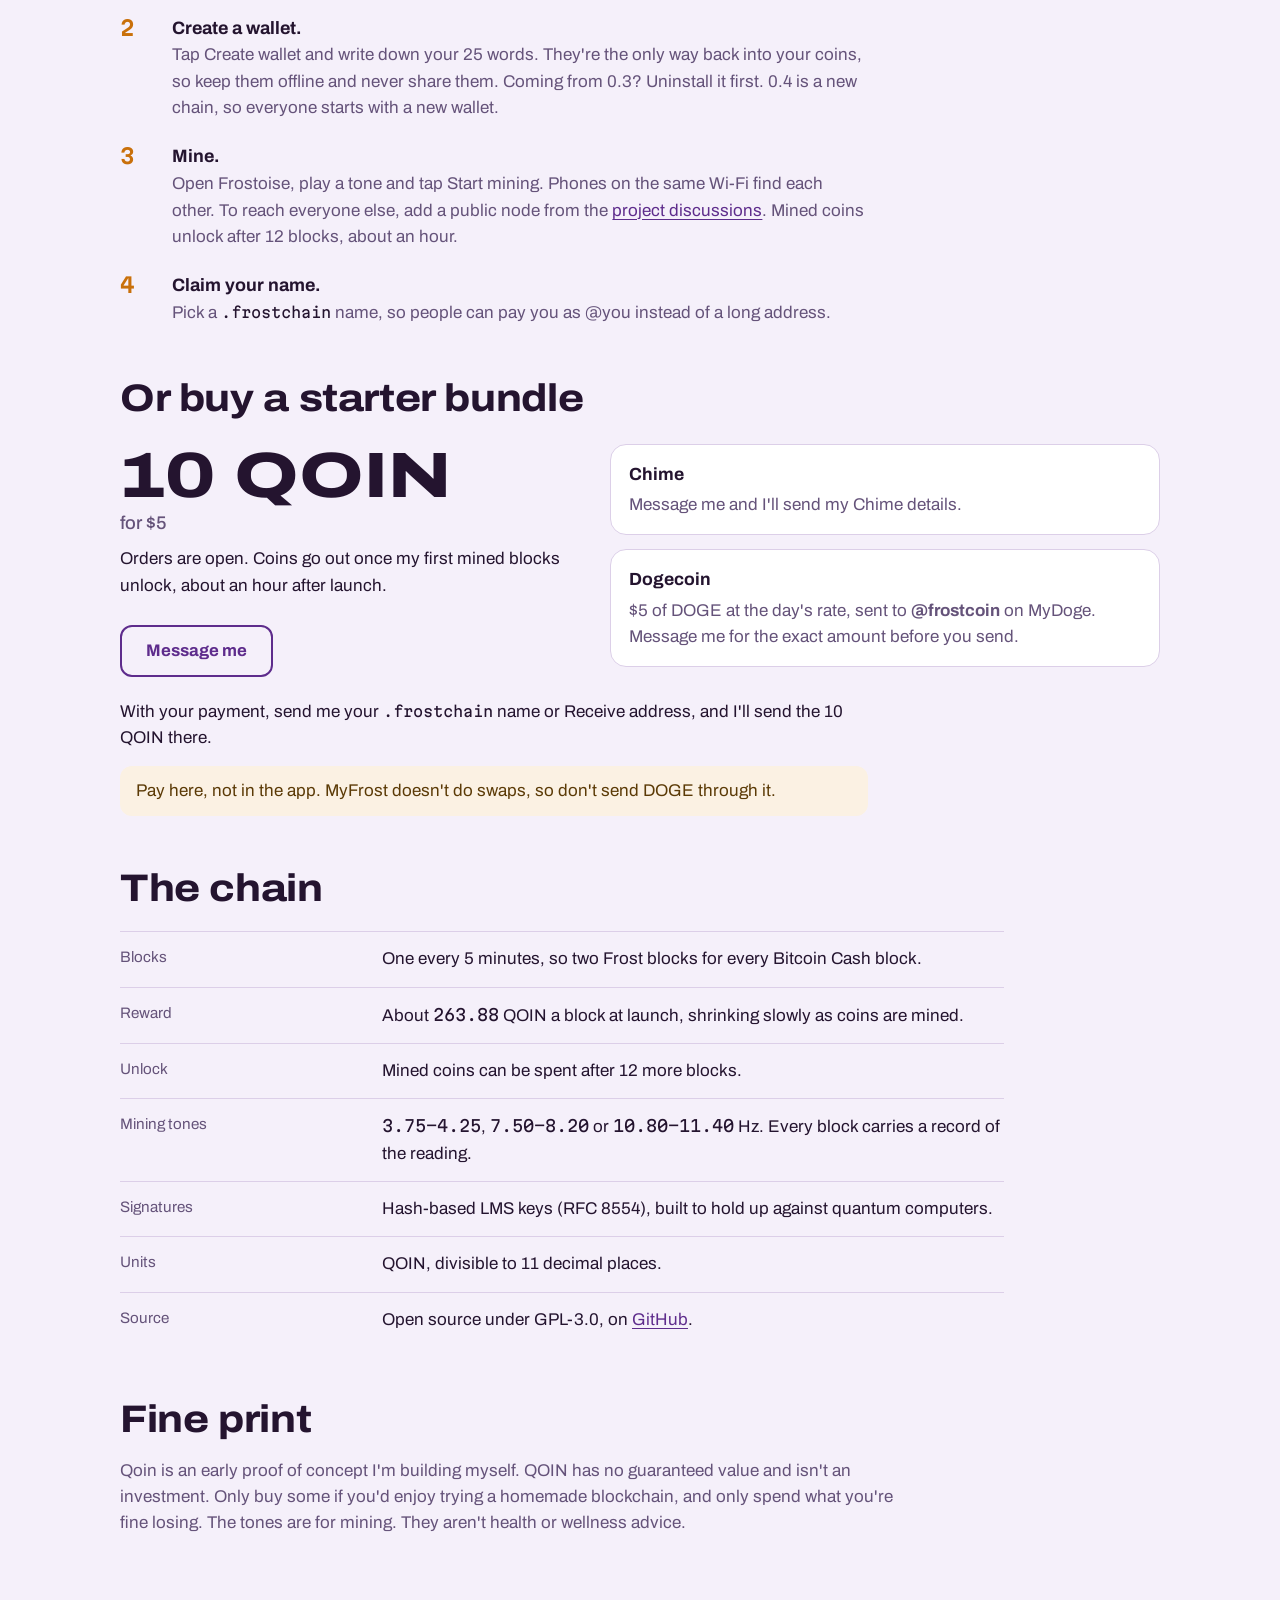
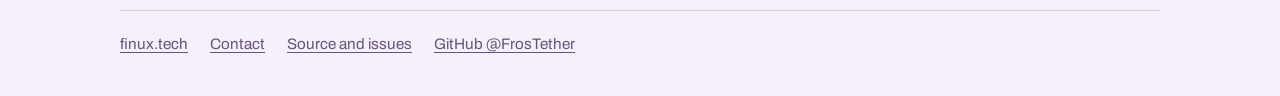
==== commit ca413af7: "New Get Qoin page, ready for finux.tech/getqoin Built from site/ in Graysons-Wallet: the latest APK " ====
--- a/site/getqoin/index.html
+++ b/site/getqoin/index.html
@@ -2,112 +2,523 @@
 <html lang="en">
 <head>
 <meta charset="utf-8">
-<meta name="viewport" content="width=device-width, initial-scale=1">
+<meta name="viewport" content="width=device-width, initial-scale=1, viewport-fit=cover">
 <title>Get Qoin | finux</title>
-<meta name="description" content="Get 10 QOIN for $5. Pay with Chime or Dogecoin, install Graysons Wallet 0.4, and receive your QOIN by .frostchain name. Orders open at launch, Friday 9 October, 13:37 Eastern.">
-<meta name="theme-color" content="#150E1A">
-<link rel="canonical" href="https://finux.tech/getqoin">
-<meta property="og:title" content="Get Qoin | finux">
-<meta property="og:description" content="10 QOIN for $5. Pay with Chime or Dogecoin. Orders open at launch: Friday 9 October, 13:37 Eastern.">
-<meta property="og:url" content="https://finux.tech/getqoin">
-<meta property="og:image" content="https://finux.tech/og.jpg">
+<meta name="description" content="Install Graysons Wallet and mine Qoin on your Android phone, only while it hears a tone. Mining opens Friday 9 October at 13:37 Eastern.">
+<meta name="theme-color" content="#f5f0fa" media="(prefers-color-scheme: light)">
+<meta name="theme-color" content="#150e1a" media="(prefers-color-scheme: dark)">
+<meta property="og:type" content="website">
+<meta property="og:title" content="Get Qoin">
+<meta property="og:description" content="Install Graysons Wallet and mine Qoin on your Android phone, only while it hears a tone. Mining opens Friday 9 October at 13:37 Eastern.">
+<meta property="og:url" content="https://finux.tech/getqoin/">
+<meta property="og:image" content="https://finux.tech/getqoin/og.png">
+<meta property="og:image:width" content="1200">
+<meta property="og:image:height" content="630">
+<meta property="og:image:alt" content="Get Qoin. Three mining tones: 4.0, 7.83 and 11.11 Hz.">
+<meta name="twitter:card" content="summary_large_image">
+<link rel="icon" href="data:image/svg+xml,%3Csvg xmlns='http://www.w3.org/2000/svg' viewBox='0 0 32 32'%3E%3Ccircle cx='16' cy='16' r='15' fill='%23150e1a'/%3E%3Ccircle cx='16' cy='16' r='8' fill='%23ffb547'/%3E%3C/svg%3E">
+<link rel="preload" href="fonts/archivo.woff" as="font" type="font/woff" crossorigin>
 <style>
-  :root {
-    --bg: #150E1A; --panel: #21162A; --line: #3A2A48; --text: #F1EAF7;
-    --muted: #B6A8C4; --accent: #7FD8FF; --accent-ink: #0B1A22; --warn: #FFCF7A;
-  }
-  * { box-sizing: border-box; }
-  body { margin: 0; background: var(--bg); color: var(--text);
-    font: 16px/1.6 system-ui, -apple-system, "Segoe UI", Roboto, sans-serif; }
-  a { color: var(--accent); }
-  .wrap { max-width: 680px; margin: 0 auto; padding: 0 16px; }
-  header.top { display: flex; justify-content: space-between; align-items: center; gap: 16px; padding: 18px 0; }
-  header.top a { text-decoration: none; color: var(--text); }
-  .brand { font-weight: 700; letter-spacing: .02em; }
-  nav { display: flex; flex-wrap: wrap; justify-content: flex-end; gap: 4px 16px; }
-  nav a { color: var(--muted) !important; font-size: 15px; white-space: nowrap; }
-  .hero { padding: 40px 0 24px; }
-  .eyebrow { color: var(--accent); font-weight: 600; font-size: 14px; letter-spacing: .08em; text-transform: uppercase; }
-  h1 { font-size: clamp(32px, 8vw, 48px); line-height: 1.1; margin: 8px 0 12px; }
-  .lede { color: var(--muted); font-size: 18px; margin: 0; }
-  .price { display: inline-flex; gap: 10px; align-items: baseline; margin-top: 20px;
-    background: var(--panel); border: 1px solid var(--line); border-radius: 14px; padding: 12px 18px; }
-  .price b { font-size: 28px; }
-  .price span { color: var(--muted); }
-  .launch { margin: 16px 0 0; color: var(--muted); }
-  .launch b { color: var(--warn); }
-  section { margin: 32px 0; }
-  h2 { font-size: 22px; margin: 0 0 12px; }
-  .card { background: var(--panel); border: 1px solid var(--line); border-radius: 14px; padding: 18px; margin-bottom: 12px; }
-  .card h3 { margin: 0 0 6px; font-size: 18px; }
-  .card p { margin: 0; color: var(--muted); }
-  ol.steps { list-style: none; counter-reset: s; padding: 0; margin: 0; }
-  ol.steps li { counter-increment: s; position: relative; padding: 0 0 18px 44px; }
-  ol.steps li::before { content: counter(s); position: absolute; left: 0; top: 0; width: 30px; height: 30px;
-    border-radius: 50%; background: var(--accent); color: var(--accent-ink); font-weight: 700;
-    display: grid; place-items: center; font-size: 15px; }
-  ol.steps li b { display: block; }
-  ol.steps li span { color: var(--muted); }
-  .btn { display: inline-block; background: var(--accent); color: var(--accent-ink); font-weight: 700;
-    text-decoration: none; padding: 12px 20px; border-radius: 10px; margin-top: 8px; }
-  code { background: #2C1F38; padding: 2px 6px; border-radius: 6px; font-size: 14px; overflow-wrap: anywhere; }
-  .note { border-left: 3px solid var(--warn); padding: 10px 14px; background: #2A1F1A; border-radius: 0 10px 10px 0; color: #F3E3C8; }
-  footer { border-top: 1px solid var(--line); margin-top: 40px; padding: 20px 0 40px; color: var(--muted); font-size: 14px; }
+@font-face { font-family: "Archivo"; src: url("fonts/archivo.woff") format("woff");
+  font-weight: 100 900; font-stretch: 62% 125%; font-display: swap; }
+@font-face { font-family: "Martian Mono"; src: url("fonts/martian-mono.woff") format("woff");
+  font-weight: 100 800; font-stretch: 75% 112.5%; font-display: swap; }
+:root {
+  --ground: #f5f0fa;
+  --surface: #ffffff;
+  --sunk: #ece3f4;
+  --ink: #24142f;
+  --muted: #65537a;
+  --line: #dccfe8;
+  --plum: #5e2c8c;
+  --plum-ink: #ffffff;
+  --lamp: #c9700a;
+  --lamp-soft: rgba(232, 144, 28, 0.22);
+  --lamp-glow: rgba(232, 144, 28, 0.45);
+  --wave: #5e2c8c;
+  --wave-fill: rgba(94, 44, 140, 0.12);
+  --note: #fbf1e3;
+  --note-ink: #5b3a06;
+  color-scheme: light;
+}
+@media (prefers-color-scheme: dark) {
+  :root:not([data-theme="light"]) {
+    --ground: #150e1a;
+    --surface: #20152a;
+    --sunk: #1a1122;
+    --ink: #f1eaf7;
+    --muted: #b4a5c3;
+    --line: #3a2a48;
+    --plum: #cba6f7;
+    --plum-ink: #1a0f22;
+    --lamp: #ffb547;
+    --lamp-soft: rgba(255, 181, 71, 0.18);
+    --lamp-glow: rgba(255, 181, 71, 0.5);
+    --wave: #cba6f7;
+    --wave-fill: rgba(203, 166, 247, 0.14);
+    --note: #2a1f1a;
+    --note-ink: #f3e3c8;
+    color-scheme: dark;
+  }
+}
+:root[data-theme="dark"] {
+  --ground: #150e1a;
+  --surface: #20152a;
+  --sunk: #1a1122;
+  --ink: #f1eaf7;
+  --muted: #b4a5c3;
+  --line: #3a2a48;
+  --plum: #cba6f7;
+  --plum-ink: #1a0f22;
+  --lamp: #ffb547;
+  --lamp-soft: rgba(255, 181, 71, 0.18);
+  --lamp-glow: rgba(255, 181, 71, 0.5);
+  --wave: #cba6f7;
+  --wave-fill: rgba(203, 166, 247, 0.14);
+  --note: #2a1f1a;
+  --note-ink: #f3e3c8;
+  color-scheme: dark;
+}
+
+* { box-sizing: border-box; }
+html { -webkit-text-size-adjust: 100%; }
+body {
+  margin: 0;
+  background: var(--ground);
+  color: var(--ink);
+  font-family: "Archivo", system-ui, -apple-system, "Segoe UI", Roboto, sans-serif;
+  font-size: 1.0625rem;
+  line-height: 1.55;
+  font-variation-settings: "wdth" 100;
+}
+a { color: var(--plum); text-underline-offset: 0.18em; }
+a:hover { text-decoration-thickness: 2px; }
+:focus-visible { outline: 3px solid var(--lamp); outline-offset: 3px; border-radius: 4px; }
+.mono { font-family: "Martian Mono", ui-monospace, "SFMono-Regular", Menlo, Consolas, monospace; font-variant-numeric: tabular-nums; }
+.sr-only { position: absolute; width: 1px; height: 1px; padding: 0; margin: -1px; overflow: hidden; clip: rect(0 0 0 0); white-space: nowrap; border: 0; }
+
+.wrap { max-width: 1080px; margin: 0 auto; padding-inline: 20px; }
+
+/* Header */
+.top { display: flex; justify-content: space-between; align-items: center; gap: 16px; padding-block: 18px; }
+.brand { color: var(--ink); text-decoration: none; font-weight: 800; font-size: 1.25rem; font-variation-settings: "wdth" 125; letter-spacing: -0.01em; }
+.top nav { display: flex; flex-wrap: wrap; justify-content: flex-end; gap: 4px 18px; }
+.top nav a { color: var(--muted); text-decoration: none; font-size: 0.95rem; white-space: nowrap; }
+.top nav a:hover { color: var(--ink); }
+
+/* Hero */
+.hero { display: grid; grid-template-columns: minmax(0, 1fr); gap: 32px; padding-block: 28px 8px; }
+h1 {
+  margin: 0;
+  font-size: clamp(3.1rem, 15.5vw, 7rem);
+  line-height: 0.92;
+  font-weight: 800;
+  font-variation-settings: "wdth" 125;
+  letter-spacing: -0.015em;
+  text-wrap: balance;
+}
+.lede { margin: 18px 0 0; font-size: 1.2rem; line-height: 1.5; max-width: 34em; color: var(--ink); }
+.cta { display: flex; flex-wrap: wrap; align-items: center; gap: 12px 22px; margin-top: 26px; }
+.btn {
+  display: inline-flex; align-items: center; justify-content: center; gap: 10px;
+  min-height: 52px; padding: 0 24px; border-radius: 12px;
+  font: inherit; font-weight: 700; font-size: 1.05rem; text-decoration: none; cursor: pointer;
+  border: 2px solid var(--plum); background: var(--plum); color: var(--plum-ink);
+}
+.btn:hover { filter: brightness(1.06); }
+.btn.quiet { background: transparent; color: var(--plum); }
+.fine { margin: 14px 0 0; color: var(--muted); font-size: 0.95rem; max-width: 36em; }
+.qr { display: none; }
+
+/* Launch strip */
+.launch {
+  display: flex; flex-wrap: wrap; align-items: baseline; justify-content: space-between; gap: 6px 24px;
+  margin-top: 30px; padding-block: 16px; border-block: 1px solid var(--line);
+}
+.launch p { margin: 0; }
+.launch .when { font-weight: 600; }
+.launch .local { color: var(--muted); font-size: 0.95rem; }
+.countdown { font-size: clamp(1.35rem, 5.6vw, 1.9rem); font-weight: 500; color: var(--lamp); white-space: nowrap; }
+.after { display: none; }
+.is-open .before { display: none; }
+.is-open .after { display: inline; }
+
+/* Sections */
+section { padding-block: 44px 8px; }
+h2 {
+  margin: 0 0 10px;
+  font-size: clamp(1.7rem, 5.4vw, 2.4rem);
+  line-height: 1.08;
+  font-weight: 750;
+  font-variation-settings: "wdth" 112;
+  letter-spacing: -0.01em;
+  text-wrap: balance;
+}
+.intro { margin: 0; max-width: 38em; color: var(--muted); }
+
+/* Tone station: the one loud thing on the page */
+.station {
+  margin-top: 24px; padding: 18px; border-radius: 22px;
+  background: var(--surface); border: 1px solid var(--line);
+}
+.lamps { display: grid; grid-template-columns: minmax(0, 1fr); gap: 10px; margin: 0; padding: 0; border: 0; }
+.lamp {
+  position: relative; display: grid; grid-template-columns: auto minmax(0, 1fr); align-items: center; gap: 4px 16px;
+  padding: 14px 16px; border-radius: 16px; border: 2px solid var(--line); background: var(--sunk); cursor: pointer;
+}
+.lamp input { position: absolute; opacity: 0; pointer-events: none; }
+.bulb {
+  grid-row: span 2; width: 22px; height: 22px; border-radius: 50%;
+  background: var(--line); box-shadow: inset 0 0 0 3px var(--sunk);
+}
+.hz { font-size: 1.75rem; font-weight: 600; line-height: 1.05; }
+.hz small { font-size: 0.55em; font-weight: 400; margin-left: 0.25em; color: var(--muted); }
+.what { color: var(--muted); font-size: 0.95rem; line-height: 1.35; }
+.what b { color: var(--ink); font-weight: 650; }
+.lamp:has(input:checked) { border-color: var(--lamp); background: var(--lamp-soft); }
+.lamp:has(input:checked) .bulb { background: var(--lamp); box-shadow: 0 0 0 5px var(--lamp-soft), 0 0 22px 4px var(--lamp-glow); }
+.lamp:has(input:focus-visible) { outline: 3px solid var(--lamp); outline-offset: 3px; }
+.playing .lamp:has(input:checked) .bulb { box-shadow: 0 0 0 6px var(--lamp-soft), 0 0 34px 10px var(--lamp-glow); }
+
+.scope { margin: 16px 0 0; }
+.scope svg { display: block; width: 100%; height: auto; max-width: 100%; }
+.scope figcaption { margin-top: 8px; color: var(--muted); font-size: 0.92rem; }
+.env { fill: var(--wave-fill); stroke: var(--wave); stroke-width: 2.5; stroke-linejoin: round; }
+.axis { stroke: var(--line); stroke-width: 2; }
+.ticks { display: flex; justify-content: space-between; margin-top: 4px; color: var(--muted); font-size: 0.8rem; }
+.head { stroke: var(--lamp); stroke-width: 4; opacity: 0; }
+.playing .head { opacity: 1; animation: sweep 1s linear infinite; }
+@keyframes sweep { from { transform: translateX(0); } to { transform: translateX(1000px); } }
+
+.controls { display: flex; flex-wrap: wrap; align-items: center; gap: 14px 22px; margin-top: 16px; }
+.play { min-width: 12.5em; }
+.playing .play { background: transparent; color: var(--plum); }
+.vol { display: flex; align-items: center; gap: 12px; color: var(--muted); font-size: 0.95rem; }
+.vol input { width: 160px; accent-color: var(--plum); }
+.howto { margin: 14px 0 0; color: var(--muted); font-size: 0.95rem; max-width: 46em; }
+.msg { margin: 10px 0 0; color: var(--lamp); font-weight: 600; min-height: 1.4em; }
+
+/* Steps: a real sequence, so numbered */
+.steps { list-style: none; counter-reset: step; margin: 24px 0 0; padding: 0; display: grid; gap: 22px; max-width: 44em; }
+.steps li { counter-increment: step; display: grid; grid-template-columns: 2.4rem minmax(0, 1fr); gap: 0 14px; }
+.steps li::before {
+  content: counter(step); grid-row: span 2;
+  font-family: "Martian Mono", ui-monospace, monospace; font-weight: 600; font-size: 1.3rem; line-height: 1.6rem;
+  color: var(--lamp);
+}
+.steps b { font-size: 1.12rem; }
+.steps span { color: var(--muted); }
+.steps .mono, .pay .mono, .then .mono { font-size: 0.86em; color: var(--ink); }
+
+/* Starter bundle */
+.deal { margin-top: 24px; display: grid; grid-template-columns: minmax(0, 1fr); gap: 18px 40px; align-items: start; }
+.price { margin: 0; font-weight: 800; font-variation-settings: "wdth" 125; font-size: clamp(2.6rem, 11vw, 4rem); line-height: 1; }
+.price span { display: block; margin-top: 6px; font-weight: 500; font-variation-settings: "wdth" 100; font-size: 1.15rem; color: var(--muted); }
+.opens { margin: 14px 0 0; }
+.pay { margin: 0; padding: 0; list-style: none; display: grid; gap: 14px; }
+.pay li { padding: 16px 18px; border: 1px solid var(--line); border-radius: 16px; background: var(--surface); }
+.pay h3 { margin: 0 0 4px; font-size: 1.1rem; }
+.pay p { margin: 0; color: var(--muted); }
+.then { margin: 22px 0 0; max-width: 44em; }
+.note { margin: 14px 0 0; padding: 12px 16px; border-radius: 12px; background: var(--note); color: var(--note-ink); max-width: 44em; }
+
+/* Chain facts */
+.facts { margin: 22px 0 0; display: grid; grid-template-columns: minmax(0, 1fr); max-width: 52em; }
+.facts div { display: grid; grid-template-columns: minmax(0, 1fr); gap: 2px; padding-block: 14px; border-top: 1px solid var(--line); }
+.facts dt { color: var(--muted); font-size: 0.95rem; }
+.facts dd { margin: 0; }
+.facts .mono { font-size: 0.95em; white-space: nowrap; }
+
+.print { color: var(--muted); max-width: 46em; }
+footer { margin-top: 48px; padding-block: 22px 40px; border-top: 1px solid var(--line); display: flex; flex-wrap: wrap; gap: 8px 22px; font-size: 0.95rem; }
+footer a { color: var(--muted); }
+
+@media (min-width: 760px) {
+  .lamps { grid-template-columns: repeat(3, minmax(0, 1fr)); }
+  .lamp { grid-template-columns: minmax(0, 1fr); padding: 18px; gap: 6px; }
+  .bulb { grid-row: auto; margin-bottom: 6px; }
+  .hz { font-size: 2.3rem; }
+  .station { padding: 26px; }
+  .deal { grid-template-columns: minmax(0, 0.9fr) minmax(0, 1.1fr); }
+  .facts div { grid-template-columns: 14em minmax(0, 1fr); gap: 24px; }
+}
+@media (min-width: 900px) {
+  .hero { grid-template-columns: minmax(0, 1fr) 250px; align-items: end; }
+  .qr { display: block; margin: 0; }
+  .qr .tile { display: block; padding: 10px; border-radius: 16px; background: #fff; border: 1px solid var(--line); }
+  .qr svg { display: block; width: 100%; height: auto; }
+  .qr figcaption { margin-top: 10px; color: var(--muted); font-size: 0.92rem; line-height: 1.4; }
+}
+@media (prefers-reduced-motion: reduce) {
+  .playing .head { animation: none; opacity: 0; }
+}
 </style>
 </head>
 <body>
 <div class="wrap">
   <header class="top">
     <a class="brand" href="https://finux.tech/">finux</a>
-    <nav><a href="https://finux.tech/projects">Projects</a><a href="https://finux.tech/opensource">Open source</a><a href="https://finux.tech/contact">Contact</a><a href="https://github.com/FrosTether">GitHub</a></nav>
+    <nav aria-label="finux">
+      <a href="https://finux.tech/projects">Projects</a>
+      <a href="https://finux.tech/opensource">Open source</a>
+      <a href="https://finux.tech/contact">Contact</a>
+      <a href="https://github.com/FrosTether">GitHub</a>
+    </nav>
   </header>
 
-  <div class="hero">
-    <div class="eyebrow">Qoin · Frostnerjo ⚡</div>
-    <h1>Get Qoin</h1>
-    <p class="lede">Starter bundles of QOIN, sent straight to your <code>.frostchain</code> name in Graysons Wallet.</p>
-    <div class="price"><b>10 QOIN</b><span>for $5</span></div>
-    <p class="launch"><b>Orders open at launch: Friday 9 October, 13:37 Eastern.</b> That's when the new chain mines its first block. Coins go out once the first mined blocks unlock, about an hour later.</p>
-  </div>
-
-  <section>
-    <h2>Pay with</h2>
-    <div class="card">
-      <h3>Chime</h3>
-      <p><a href="https://finux.tech/contact">Message me</a> and I'll send my Chime details.</p>
+  <main>
+    <div class="hero">
+      <div>
+        <h1>Get Qoin</h1>
+        <p class="lede">Qoin is mined on phones, and only while the phone hears a tone. Install Graysons Wallet, play a tone nearby, and your phone starts mining.</p>
+        <div class="cta">
+          <a class="btn" href="https://github.com/FrosTether/Graysons-Wallet/releases/latest/download/GraysonsWallet.apk">Download Graysons Wallet</a>
+          <a href="https://github.com/FrosTether/Graysons-Wallet/releases/latest">Release notes and checksums</a>
+        </div>
+        <p class="fine">For Android 8.0 or newer. Your phone will ask you to allow the install, since the app isn't on the Play Store.</p>
+      </div>
+      <figure class="qr">
+        <span class="tile"><svg xmlns="http://www.w3.org/2000/svg" viewBox="0 0 49 49" shape-rendering="crispEdges" role="img" aria-label="QR code for the Graysons Wallet download"><rect width="49" height="49" fill="#fff"/><path fill="#1a0f22" d="M4 4h7v1h-7zM13 4h6v1h-6zM20 4h8v1h-8zM29 4h1v1h-1zM32 4h5v1h-5zM38 4h7v1h-7zM4 5h1v1h-1zM10 5h1v1h-1zM13 5h2v1h-2zM16 5h1v1h-1zM18 5h2v1h-2zM21 5h1v1h-1zM24 5h2v1h-2zM29 5h3v1h-3zM33 5h2v1h-2zM36 5h1v1h-1zM38 5h1v1h-1zM44 5h1v1h-1zM4 6h1v1h-1zM6 6h3v1h-3zM10 6h1v1h-1zM12 6h1v1h-1zM14 6h1v1h-1zM19 6h1v1h-1zM21 6h7v1h-7zM29 6h1v1h-1zM31 6h2v1h-2zM35 6h2v1h-2zM38 6h1v1h-1zM40 6h3v1h-3zM44 6h1v1h-1zM4 7h1v1h-1zM6 7h3v1h-3zM10 7h1v1h-1zM12 7h1v1h-1zM15 7h1v1h-1zM17 7h4v1h-4zM23 7h1v1h-1zM25 7h1v1h-1zM28 7h1v1h-1zM30 7h1v1h-1zM34 7h2v1h-2zM38 7h1v1h-1zM40 7h3v1h-3zM44 7h1v1h-1zM4 8h1v1h-1zM6 8h3v1h-3zM10 8h1v1h-1zM12 8h1v1h-1zM16 8h1v1h-1zM18 8h3v1h-3zM22 8h3v1h-3zM26 8h3v1h-3zM32 8h1v1h-1zM34 8h3v1h-3zM38 8h1v1h-1zM40 8h3v1h-3zM44 8h1v1h-1zM4 9h1v1h-1zM10 9h1v1h-1zM12 9h2v1h-2zM15 9h4v1h-4zM20 9h1v1h-1zM24 9h1v1h-1zM26 9h1v1h-1zM28 9h2v1h-2zM31 9h3v1h-3zM36 9h1v1h-1zM38 9h1v1h-1zM44 9h1v1h-1zM4 10h7v1h-7zM12 10h1v1h-1zM14 10h1v1h-1zM16 10h1v1h-1zM18 10h1v1h-1zM20 10h1v1h-1zM22 10h1v1h-1zM24 10h1v1h-1zM26 10h1v1h-1zM28 10h1v1h-1zM30 10h1v1h-1zM32 10h1v1h-1zM34 10h1v1h-1zM36 10h1v1h-1zM38 10h7v1h-7zM12 11h1v1h-1zM16 11h5v1h-5zM22 11h1v1h-1zM24 11h3v1h-3zM32 11h1v1h-1zM35 11h1v1h-1zM4 12h1v1h-1zM6 12h5v1h-5zM13 12h1v1h-1zM15 12h4v1h-4zM21 12h1v1h-1zM24 12h3v1h-3zM28 12h2v1h-2zM31 12h1v1h-1zM33 12h1v1h-1zM38 12h5v1h-5zM6 13h1v1h-1zM11 13h2v1h-2zM17 13h1v1h-1zM19 13h2v1h-2zM22 13h1v1h-1zM24 13h1v1h-1zM27 13h2v1h-2zM32 13h9v1h-9zM42 13h3v1h-3zM4 14h2v1h-2zM7 14h4v1h-4zM12 14h1v1h-1zM14 14h1v1h-1zM16 14h3v1h-3zM22 14h1v1h-1zM24 14h1v1h-1zM26 14h1v1h-1zM31 14h3v1h-3zM36 14h1v1h-1zM40 14h1v1h-1zM4 15h4v1h-4zM14 15h4v1h-4zM20 15h1v1h-1zM23 15h1v1h-1zM25 15h2v1h-2zM30 15h3v1h-3zM35 15h3v1h-3zM39 15h3v1h-3zM4 16h1v1h-1zM7 16h1v1h-1zM10 16h5v1h-5zM19 16h3v1h-3zM24 16h1v1h-1zM26 16h8v1h-8zM35 16h1v1h-1zM37 16h1v1h-1zM39 16h1v1h-1zM41 16h3v1h-3zM5 17h1v1h-1zM7 17h3v1h-3zM11 17h3v1h-3zM16 17h1v1h-1zM20 17h2v1h-2zM25 17h2v1h-2zM29 17h1v1h-1zM31 17h1v1h-1zM34 17h8v1h-8zM43 17h2v1h-2zM4 18h1v1h-1zM6 18h1v1h-1zM10 18h1v1h-1zM13 18h1v1h-1zM15 18h4v1h-4zM21 18h1v1h-1zM24 18h1v1h-1zM27 18h6v1h-6zM37 18h1v1h-1zM39 18h1v1h-1zM41 18h1v1h-1zM43 18h1v1h-1zM4 19h1v1h-1zM7 19h1v1h-1zM11 19h1v1h-1zM13 19h6v1h-6zM22 19h1v1h-1zM25 19h1v1h-1zM27 19h1v1h-1zM30 19h2v1h-2zM34 19h1v1h-1zM38 19h4v1h-4zM44 19h1v1h-1zM5 20h1v1h-1zM9 20h2v1h-2zM12 20h1v1h-1zM14 20h3v1h-3zM21 20h1v1h-1zM26 20h6v1h-6zM33 20h1v1h-1zM37 20h1v1h-1zM39 20h1v1h-1zM41 20h3v1h-3zM6 21h1v1h-1zM16 21h2v1h-2zM19 21h1v1h-1zM23 21h2v1h-2zM32 21h4v1h-4zM38 21h7v1h-7zM5 22h1v1h-1zM7 22h4v1h-4zM12 22h3v1h-3zM16 22h1v1h-1zM18 22h3v1h-3zM22 22h1v1h-1zM24 22h1v1h-1zM26 22h1v1h-1zM31 22h1v1h-1zM33 22h1v1h-1zM37 22h1v1h-1zM40 22h3v1h-3zM4 23h1v1h-1zM6 23h1v1h-1zM11 23h1v1h-1zM14 23h1v1h-1zM16 23h1v1h-1zM19 23h1v1h-1zM23 23h1v1h-1zM27 23h1v1h-1zM30 23h1v1h-1zM32 23h3v1h-3zM36 23h3v1h-3zM40 23h2v1h-2zM43 23h1v1h-1zM4 24h5v1h-5zM10 24h1v1h-1zM12 24h1v1h-1zM15 24h4v1h-4zM22 24h1v1h-1zM25 24h3v1h-3zM32 24h1v1h-1zM36 24h1v1h-1zM39 24h1v1h-1zM42 24h3v1h-3zM5 25h1v1h-1zM9 25h1v1h-1zM13 25h4v1h-4zM23 25h3v1h-3zM27 25h1v1h-1zM29 25h16v1h-16zM4 26h1v1h-1zM6 26h5v1h-5zM14 26h1v1h-1zM16 26h1v1h-1zM26 26h1v1h-1zM29 26h4v1h-4zM34 26h1v1h-1zM36 26h1v1h-1zM39 26h2v1h-2zM4 27h5v1h-5zM11 27h2v1h-2zM14 27h1v1h-1zM19 27h2v1h-2zM24 27h2v1h-2zM31 27h2v1h-2zM39 27h3v1h-3zM4 28h1v1h-1zM7 28h4v1h-4zM12 28h1v1h-1zM14 28h1v1h-1zM16 28h3v1h-3zM20 28h2v1h-2zM23 28h2v1h-2zM26 28h1v1h-1zM28 28h3v1h-3zM32 28h2v1h-2zM35 28h1v1h-1zM39 28h1v1h-1zM42 28h3v1h-3zM4 29h1v1h-1zM6 29h3v1h-3zM12 29h1v1h-1zM14 29h1v1h-1zM16 29h3v1h-3zM20 29h1v1h-1zM23 29h5v1h-5zM29 29h1v1h-1zM32 29h2v1h-2zM35 29h1v1h-1zM38 29h4v1h-4zM43 29h2v1h-2zM4 30h5v1h-5zM10 30h1v1h-1zM12 30h2v1h-2zM15 30h1v1h-1zM19 30h1v1h-1zM21 30h2v1h-2zM24 30h1v1h-1zM30 30h2v1h-2zM33 30h1v1h-1zM36 30h1v1h-1zM38 30h3v1h-3zM4 31h2v1h-2zM12 31h1v1h-1zM15 31h1v1h-1zM18 31h1v1h-1zM20 31h1v1h-1zM23 31h3v1h-3zM27 31h1v1h-1zM31 31h1v1h-1zM34 31h5v1h-5zM40 31h2v1h-2zM44 31h1v1h-1zM4 32h3v1h-3zM8 32h3v1h-3zM12 32h2v1h-2zM16 32h2v1h-2zM20 32h2v1h-2zM23 32h1v1h-1zM26 32h2v1h-2zM29 32h2v1h-2zM33 32h1v1h-1zM35 32h2v1h-2zM40 32h3v1h-3zM4 33h1v1h-1zM7 33h2v1h-2zM13 33h1v1h-1zM15 33h1v1h-1zM20 33h1v1h-1zM22 33h1v1h-1zM24 33h2v1h-2zM28 33h1v1h-1zM31 33h3v1h-3zM35 33h6v1h-6zM44 33h1v1h-1zM4 34h1v1h-1zM6 34h2v1h-2zM9 34h2v1h-2zM16 34h1v1h-1zM18 34h1v1h-1zM21 34h3v1h-3zM25 34h1v1h-1zM33 34h1v1h-1zM36 34h4v1h-4zM42 34h1v1h-1zM4 35h1v1h-1zM6 35h4v1h-4zM12 35h2v1h-2zM18 35h1v1h-1zM20 35h1v1h-1zM23 35h4v1h-4zM28 35h1v1h-1zM30 35h1v1h-1zM32 35h1v1h-1zM37 35h3v1h-3zM4 36h1v1h-1zM6 36h3v1h-3zM10 36h4v1h-4zM15 36h1v1h-1zM17 36h2v1h-2zM20 36h1v1h-1zM23 36h2v1h-2zM26 36h1v1h-1zM28 36h3v1h-3zM33 36h1v1h-1zM36 36h5v1h-5zM42 36h1v1h-1zM12 37h1v1h-1zM15 37h1v1h-1zM17 37h3v1h-3zM21 37h1v1h-1zM23 37h7v1h-7zM32 37h1v1h-1zM35 37h2v1h-2zM40 37h5v1h-5zM4 38h7v1h-7zM15 38h1v1h-1zM18 38h2v1h-2zM21 38h1v1h-1zM24 38h2v1h-2zM28 38h5v1h-5zM34 38h3v1h-3zM38 38h1v1h-1zM40 38h1v1h-1zM4 39h1v1h-1zM10 39h1v1h-1zM12 39h1v1h-1zM14 39h1v1h-1zM20 39h3v1h-3zM25 39h2v1h-2zM29 39h1v1h-1zM32 39h1v1h-1zM35 39h2v1h-2zM40 39h2v1h-2zM43 39h1v1h-1zM4 40h1v1h-1zM6 40h3v1h-3zM10 40h1v1h-1zM12 40h1v1h-1zM15 40h1v1h-1zM18 40h3v1h-3zM23 40h1v1h-1zM25 40h1v1h-1zM28 40h1v1h-1zM30 40h2v1h-2zM34 40h1v1h-1zM36 40h5v1h-5zM42 40h1v1h-1zM4 41h1v1h-1zM6 41h3v1h-3zM10 41h1v1h-1zM12 41h1v1h-1zM14 41h3v1h-3zM18 41h1v1h-1zM21 41h7v1h-7zM35 41h3v1h-3zM39 41h1v1h-1zM41 41h2v1h-2zM4 42h1v1h-1zM6 42h3v1h-3zM10 42h1v1h-1zM12 42h1v1h-1zM17 42h1v1h-1zM19 42h1v1h-1zM24 42h1v1h-1zM28 42h2v1h-2zM31 42h2v1h-2zM37 42h4v1h-4zM4 43h1v1h-1zM10 43h1v1h-1zM15 43h3v1h-3zM24 43h2v1h-2zM30 43h1v1h-1zM34 43h4v1h-4zM40 43h2v1h-2zM43 43h1v1h-1zM4 44h7v1h-7zM12 44h1v1h-1zM15 44h1v1h-1zM20 44h1v1h-1zM26 44h6v1h-6zM33 44h1v1h-1zM35 44h1v1h-1zM39 44h2v1h-2zM42 44h1v1h-1z"/></svg></span>
+        <figcaption>On a computer? Scan this with your Android phone to download the app there.</figcaption>
+      </figure>
     </div>
-    <div class="card">
-      <h3>Dogecoin</h3>
-      <p>$5 worth of DOGE at the day's rate, sent to <b>@frostcoin</b> on MyDoge. <a href="https://finux.tech/contact">Message me</a> for the exact amount before you send.</p>
+
+    <div class="launch" id="launch">
+      <p>
+        <span class="when before">Mining opens Friday 9 October at 13:37 Eastern.</span>
+        <span class="when after">Mining is open. The chain started Friday 9 October at 13:37 Eastern.</span>
+        <span class="local" id="local-time"></span>
+      </p>
+      <p class="countdown mono before" id="countdown" aria-live="off"></p>
     </div>
-    <p class="note">Payments are handled here, not in the app. MyFrost doesn't do swaps, so don't send DOGE through it.</p>
-  </section>
-
-  <section>
-    <h2>How it works</h2>
-    <ol class="steps">
-      <li><b>Install Graysons Wallet</b><span>Android 8.0 or newer. It adds three apps: Graysons Wallet, Frostoise and MyFrost. Your phone will ask you to allow the install, since it isn't on the Play Store. Have 0.3.x? Write down your 25 words, uninstall it, then install this and tap Restore.</span><br>
-        <a class="btn" href="https://github.com/FrosTether/Graysons-Wallet/releases/latest/download/GraysonsWallet.apk">Download Graysons Wallet</a></li>
-      <li><b>Create your wallet</b><span>Tap Create wallet and write down your 25 words. They are the only way to get your coins back. Never share them.</span></li>
-      <li><b>Connect to the network</b><span>Phones on the same Wi-Fi find each other. Otherwise, open Node → Add and enter a public node from the <a href="https://github.com/FrosTether/Graysons-Wallet/discussions">project discussions</a>.</span></li>
-      <li><b>Claim your name and pay</b><span>Tap Claim name, then pay with Chime or Dogecoin and send me your <code>.frostchain</code> name or Receive address.</span></li>
-      <li><b>Get your QOIN</b><span>I send 10 QOIN to your name. It shows up once the next block is mined.</span></li>
-    </ol>
-  </section>
-
-  <section>
-    <h2>Want to mine instead?</h2>
-    <p>From launch, Frostoise mines while your phone hears one of three pulsed tones from any speaker: 4.0 Hz mines on low, 7.83 Hz on medium and 11.11 Hz on high. See the <a href="https://github.com/FrosTether/Graysons-Wallet#tone-mining">tone mining guide</a>.</p>
-  </section>
-
-  <section>
-    <h2>Fine print</h2>
-    <p>Qoin is an early proof of concept I'm building myself (Graysons Wallet v0.4.0). QOIN has no guaranteed value and isn't an investment. Only buy some if you'd enjoy trying out a homemade blockchain, and only spend what you're fine losing. Checksums for every build are on the <a href="https://github.com/FrosTether/Graysons-Wallet/releases/latest">release page</a>.</p>
-  </section>
+
+    <section id="tones" aria-labelledby="tones-h">
+      <h2 id="tones-h">Mine with a tone</h2>
+      <p class="intro">Frostoise, the miner that comes with Graysons Wallet, only works while your phone hears one of these tones. The tone sets how hard the phone works. Every block pays the same.</p>
+
+      <div class="station" id="station">
+        <fieldset class="lamps">
+          <legend class="sr-only">Pick a tone</legend>
+          <label class="lamp">
+            <input type="radio" name="tone" value="4">
+            <span class="bulb" aria-hidden="true"></span>
+            <span class="hz mono">4.0<small>Hz</small></span>
+            <span class="what"><b>Delta</b>. Low: up to 2 threads.</span>
+          </label>
+          <label class="lamp">
+            <input type="radio" name="tone" value="7.83" checked>
+            <span class="bulb" aria-hidden="true"></span>
+            <span class="hz mono">7.83<small>Hz</small></span>
+            <span class="what"><b>Theta</b>, the Schumann resonance. Medium: half your threads.</span>
+          </label>
+          <label class="lamp">
+            <input type="radio" name="tone" value="11.11">
+            <span class="bulb" aria-hidden="true"></span>
+            <span class="hz mono">11.11<small>Hz</small></span>
+            <span class="what"><b>Alpha</b>. High: all your threads.</span>
+          </label>
+        </fieldset>
+
+        <figure class="scope">
+          <svg viewBox="0 0 1000 240" aria-hidden="true" focusable="false">
+            <path class="env" id="env" d=""></path>
+            <line class="axis" x1="0" y1="226" x2="1000" y2="226"></line>
+            <line class="head" x1="2" y1="6" x2="2" y2="214"></line>
+          </svg>
+          <div class="ticks mono" aria-hidden="true"><span>0 s</span><span>1 s</span></div>
+          <figcaption id="scope-cap">One second of the 7.83 Hz pulse: the sound swells and fades 7.83 times.</figcaption>
+        </figure>
+
+        <div class="controls">
+          <button class="btn play" id="play" type="button" aria-pressed="false">Play 7.83 Hz</button>
+          <label class="vol" for="vol">Volume <input id="vol" type="range" min="0" max="100" value="60"></label>
+        </div>
+        <p class="howto">Play it out loud from a laptop, a speaker or another phone, with the mining phone close by. Open Frostoise, allow the microphone and wait for LOCKED. Headphones won't work, because the phone has to hear it.</p>
+        <p class="msg" id="tone-msg" role="status"></p>
+      </div>
+    </section>
+
+    <section id="start" aria-labelledby="start-h">
+      <h2 id="start-h">How to start</h2>
+      <ol class="steps">
+        <li><b>Install Graysons Wallet.</b><span>One install adds three apps: Graysons Wallet, Frostoise and MyFrost.</span></li>
+        <li><b>Create a wallet.</b><span>Tap Create wallet and write down your 25 words. They're the only way back into your coins, so keep them offline and never share them. Coming from 0.3? Uninstall it first. 0.4 is a new chain, so everyone starts with a new wallet.</span></li>
+        <li><b>Mine.</b><span>Open Frostoise, play a tone and tap Start mining. Phones on the same Wi-Fi find each other. To reach everyone else, add a public node from the <a href="https://github.com/FrosTether/Graysons-Wallet/discussions">project discussions</a>. Mined coins unlock after 12 blocks, about an hour.</span></li>
+        <li><b>Claim your name.</b><span>Pick a <span class="mono">.frostchain</span> name, so people can pay you as @you instead of a long address.</span></li>
+      </ol>
+    </section>
+
+    <section id="buy" aria-labelledby="buy-h">
+      <h2 id="buy-h">Or buy a starter bundle</h2>
+      <div class="deal">
+        <div>
+          <p class="price">10 QOIN<span>for $5</span></p>
+          <p class="opens"><span class="before">Orders open at launch, Friday 9 October at 13:37 Eastern.</span><span class="after">Orders are open.</span> Coins go out once my first mined blocks unlock, about an hour after launch.</p>
+          <div class="cta"><a class="btn quiet" href="https://finux.tech/contact">Message me</a></div>
+        </div>
+        <ul class="pay">
+          <li><h3>Chime</h3><p>Message me and I'll send my Chime details.</p></li>
+          <li><h3>Dogecoin</h3><p>$5 of DOGE at the day's rate, sent to <b>@frostcoin</b> on MyDoge. Message me for the exact amount before you send.</p></li>
+        </ul>
+      </div>
+      <p class="then">With your payment, send me your <span class="mono">.frostchain</span> name or Receive address, and I'll send the 10 QOIN there.</p>
+      <p class="note">Pay here, not in the app. MyFrost doesn't do swaps, so don't send DOGE through it.</p>
+    </section>
+
+    <section id="chain" aria-labelledby="chain-h">
+      <h2 id="chain-h">The chain</h2>
+      <dl class="facts">
+        <div><dt>Blocks</dt><dd>One every 5 minutes, so two Frost blocks for every Bitcoin Cash block.</dd></div>
+        <div><dt>Reward</dt><dd>About <span class="mono">263.88</span> QOIN a block at launch, shrinking slowly as coins are mined.</dd></div>
+        <div><dt>Unlock</dt><dd>Mined coins can be spent after 12 more blocks.</dd></div>
+        <div><dt>Mining tones</dt><dd><span class="mono">3.75–4.25</span>, <span class="mono">7.50–8.20</span> or <span class="mono">10.80–11.40</span> Hz. Every block carries a record of the reading.</dd></div>
+        <div><dt>Signatures</dt><dd>Hash-based LMS keys (RFC 8554), built to hold up against quantum computers.</dd></div>
+        <div><dt>Units</dt><dd>QOIN, divisible to 11 decimal places.</dd></div>
+        <div><dt>Source</dt><dd>Open source under GPL-3.0, on <a href="https://github.com/FrosTether/Graysons-Wallet">GitHub</a>.</dd></div>
+      </dl>
+    </section>
+
+    <section id="fine-print" aria-labelledby="print-h">
+      <h2 id="print-h">Fine print</h2>
+      <p class="print">Qoin is an early proof of concept I'm building myself. QOIN has no guaranteed value and isn't an investment. Only buy some if you'd enjoy trying a homemade blockchain, and only spend what you're fine losing. The tones are for mining. They aren't health or wellness advice.</p>
+    </section>
+  </main>
 
   <footer>
-    <a href="https://finux.tech/">finux.tech</a> · <a href="https://finux.tech/contact">Contact</a> · <a href="https://github.com/FrosTether/Graysons-Wallet">Source &amp; issues</a> · <a href="https://github.com/FrosTether">GitHub @FrosTether</a>
+    <a href="https://finux.tech/">finux.tech</a>
+    <a href="https://finux.tech/contact">Contact</a>
+    <a href="https://github.com/FrosTether/Graysons-Wallet">Source and issues</a>
+    <a href="https://github.com/FrosTether">GitHub @FrosTether</a>
   </footer>
 </div>
+<script>
+(function () {
+  'use strict';
+  var LAUNCH = 1791567420 * 1000; // Friday 9 October 2026, 13:37 Eastern: the v0.4 genesis
+  var $ = function (id) { return document.getElementById(id); };
+  var root = document.documentElement;
+
+  // ---------- launch countdown ----------
+  function two(n) { return (n < 10 ? '0' : '') + n; }
+  function tick() {
+    var left = LAUNCH - Date.now();
+    var open = left <= 0;
+    root.classList.toggle('is-open', open);
+    if (open) { return false; }
+    var s = Math.floor(left / 1000);
+    var d = Math.floor(s / 86400); s -= d * 86400;
+    var h = Math.floor(s / 3600); s -= h * 3600;
+    var m = Math.floor(s / 60); s -= m * 60;
+    $('countdown').textContent = (d > 0 ? d + (d === 1 ? ' day ' : ' days ') : '') + two(h) + ':' + two(m) + ':' + two(s);
+    return true;
+  }
+  if (tick()) {
+    var timer = setInterval(function () { if (!tick()) clearInterval(timer); }, 1000);
+  }
+  try {
+    var opts = { weekday: 'long', hour: 'numeric', minute: '2-digit' };
+    var here = new Intl.DateTimeFormat(undefined, opts).format(new Date(LAUNCH));
+    var eastern = new Intl.DateTimeFormat(undefined, Object.assign({ timeZone: 'America/New_York' }, opts)).format(new Date(LAUNCH));
+    if (here !== eastern && !root.classList.contains('is-open')) {
+      $('local-time').textContent = 'That’s ' + here + ' where you are.';
+    }
+  } catch (e) { /* no Intl time zones: the Eastern time stands alone */ }
+
+  // ---------- tone station ----------
+  // The same pulse as Frostoise's own tone player: a 220 Hz hum whose loudness swells and fades
+  // at the mining tone, which is what the phone's microphone listens for.
+  var tone = { hz: 7.83, ac: null, master: null, nodes: null, on: false };
+  var station = $('station'), play = $('play'), vol = $('vol'), msg = $('tone-msg');
+
+  function label(hz) { return (hz === 4 ? '4.0' : String(hz)) + ' Hz'; }
+
+  function drawScope(hz) {
+    // One second of the envelope, mirrored like an audio waveform. Static: nothing flashes at the tone rate.
+    var top = [], bottom = [], steps = 400, mid = 104, amp = 96;
+    for (var i = 0; i <= steps; i++) {
+      var t = i / steps;
+      var e = 0.06 + 0.94 * (0.5 - 0.5 * Math.cos(2 * Math.PI * hz * t));
+      var x = (t * 1000).toFixed(1);
+      top.push(x + ' ' + (mid - amp * e).toFixed(1));
+      bottom.unshift(x + ' ' + (mid + amp * e).toFixed(1));
+    }
+    $('env').setAttribute('d', 'M' + top.join(' L') + ' L' + bottom.join(' L') + ' Z');
+    $('scope-cap').textContent = 'One second of the ' + label(hz) + ' pulse: the sound swells and fades ' + (hz === 4 ? '4' : hz) + ' times.';
+  }
+
+  function stopNodes(nodes) {
+    if (!nodes) return;
+    nodes.forEach(function (n) {
+      try { if (n.stop) n.stop(); } catch (e) { }
+      try { n.disconnect(); } catch (e) { }
+    });
+  }
+
+  function build() {
+    var ac = tone.ac;
+    var carrier = ac.createOscillator(); carrier.frequency.value = 220;
+    var amp = ac.createGain(); amp.gain.value = 0.5;
+    var lfo = ac.createOscillator(); lfo.frequency.value = tone.hz;
+    var depth = ac.createGain(); depth.gain.value = 0.5;
+    lfo.connect(depth); depth.connect(amp.gain); carrier.connect(amp); amp.connect(tone.master);
+    carrier.start(); lfo.start();
+    tone.nodes = [carrier, lfo, amp, depth];
+    tone.lfo = lfo;
+  }
+
+  function setPlaying(on) {
+    tone.on = on;
+    station.classList.toggle('playing', on);
+    play.setAttribute('aria-pressed', on ? 'true' : 'false');
+    play.textContent = on ? 'Stop the tone' : 'Play ' + label(tone.hz);
+  }
+
+  function start() {
+    var AC = window.AudioContext || window.webkitAudioContext;
+    if (!AC) { msg.textContent = 'This browser can’t play the tone. Try Chrome, Firefox or Safari.'; return; }
+    try {
+      if (!tone.ac) {
+        tone.ac = new AC();
+        tone.master = tone.ac.createGain();
+        tone.master.gain.value = 0;
+        tone.master.connect(tone.ac.destination);
+      }
+      var go = function () {
+        build();
+        tone.master.gain.setTargetAtTime(Number(vol.value) / 100, tone.ac.currentTime, 0.08);
+        setPlaying(true);
+        msg.textContent = '';
+      };
+      if (tone.ac.state === 'suspended') tone.ac.resume().then(go); else go();
+    } catch (e) {
+      msg.textContent = 'The tone didn’t start: ' + e.message;
+    }
+  }
+
+  function stop() {
+    var nodes = tone.nodes;
+    tone.nodes = null; tone.lfo = null;
+    if (tone.master) tone.master.gain.setTargetAtTime(0, tone.ac.currentTime, 0.05);
+    setTimeout(function () { stopNodes(nodes); }, 300);
+    setPlaying(false);
+  }
+
+  play.addEventListener('click', function () { if (tone.on) stop(); else start(); });
+  vol.addEventListener('input', function () {
+    if (tone.master && tone.on) tone.master.gain.setTargetAtTime(Number(vol.value) / 100, tone.ac.currentTime, 0.05);
+  });
+  Array.prototype.forEach.call(document.querySelectorAll('input[name="tone"]'), function (r) {
+    r.addEventListener('change', function () {
+      if (!r.checked) return;
+      tone.hz = Number(r.value);
+      drawScope(tone.hz);
+      if (tone.on && tone.lfo) tone.lfo.frequency.setTargetAtTime(tone.hz, tone.ac.currentTime, 0.05);
+      setPlaying(tone.on);
+    });
+  });
+  drawScope(tone.hz);
+  setPlaying(false);
+})();
+</script>
 </body>
 </html>
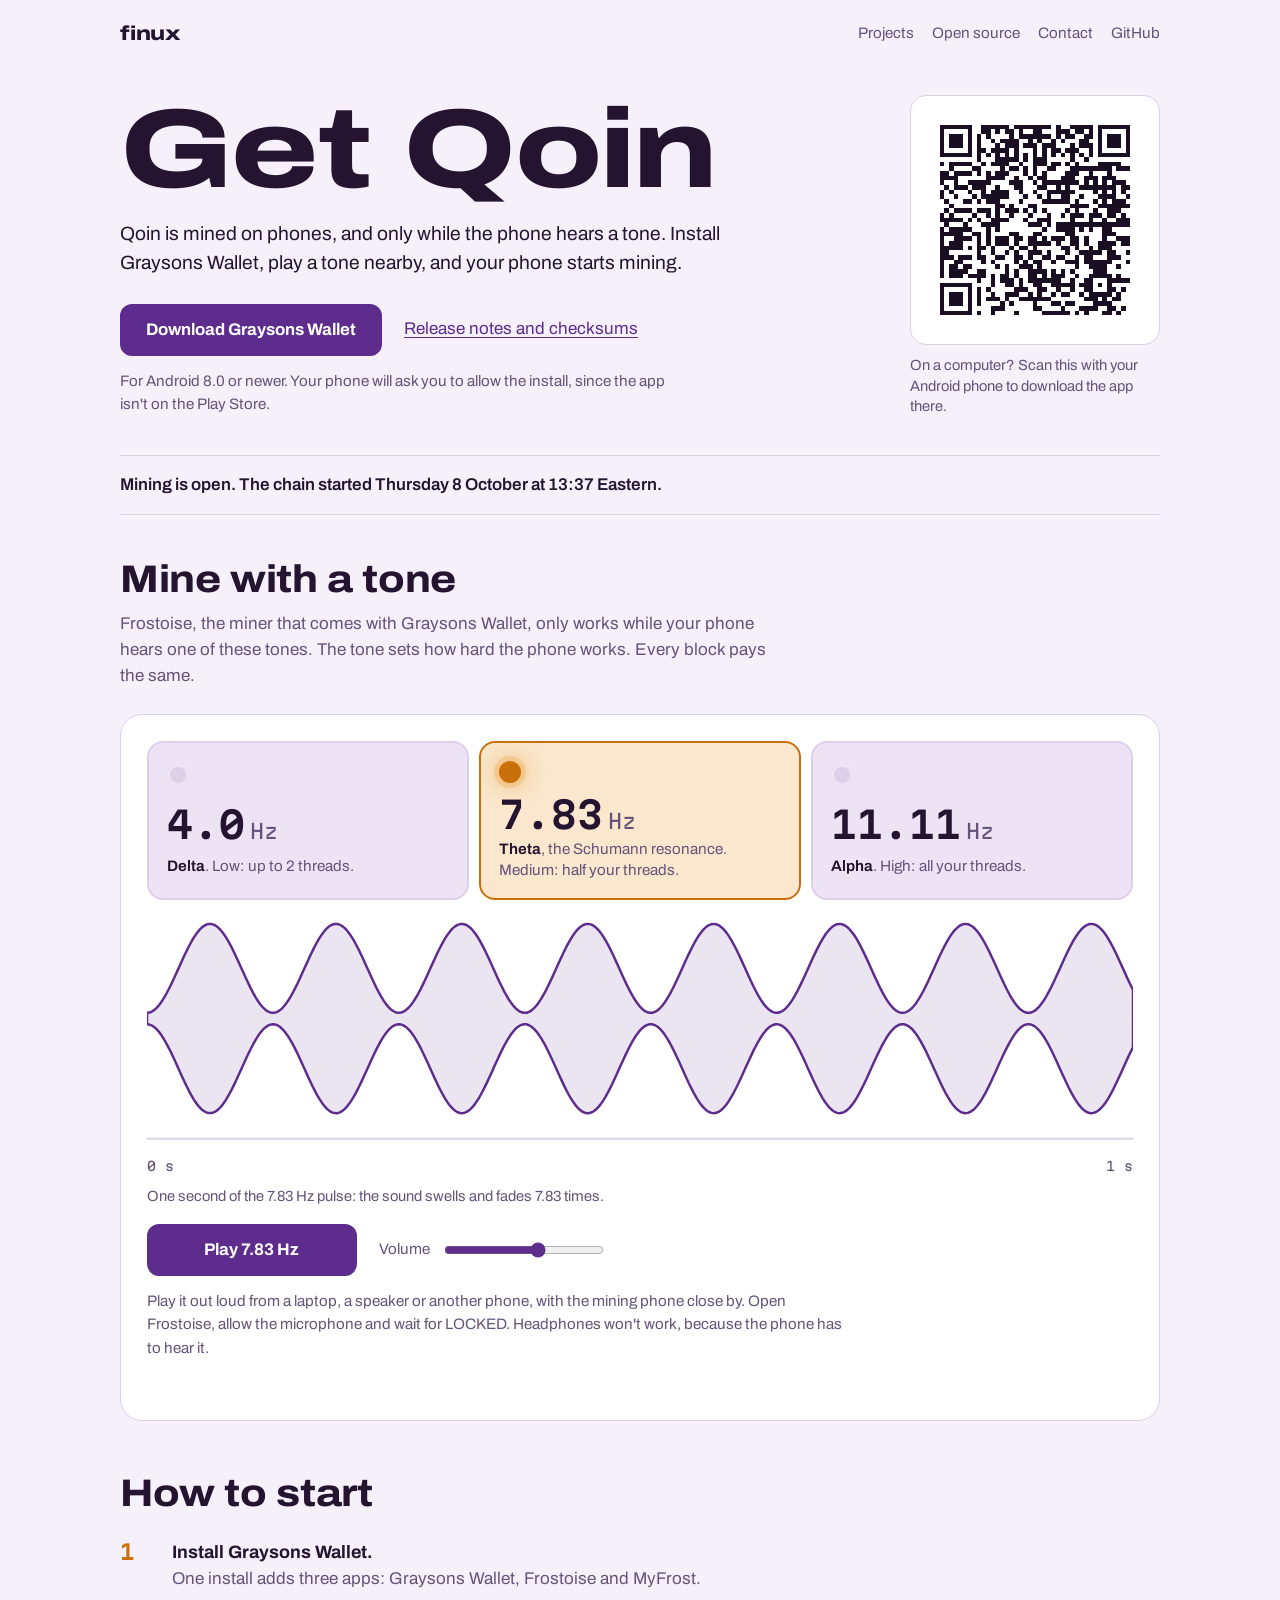
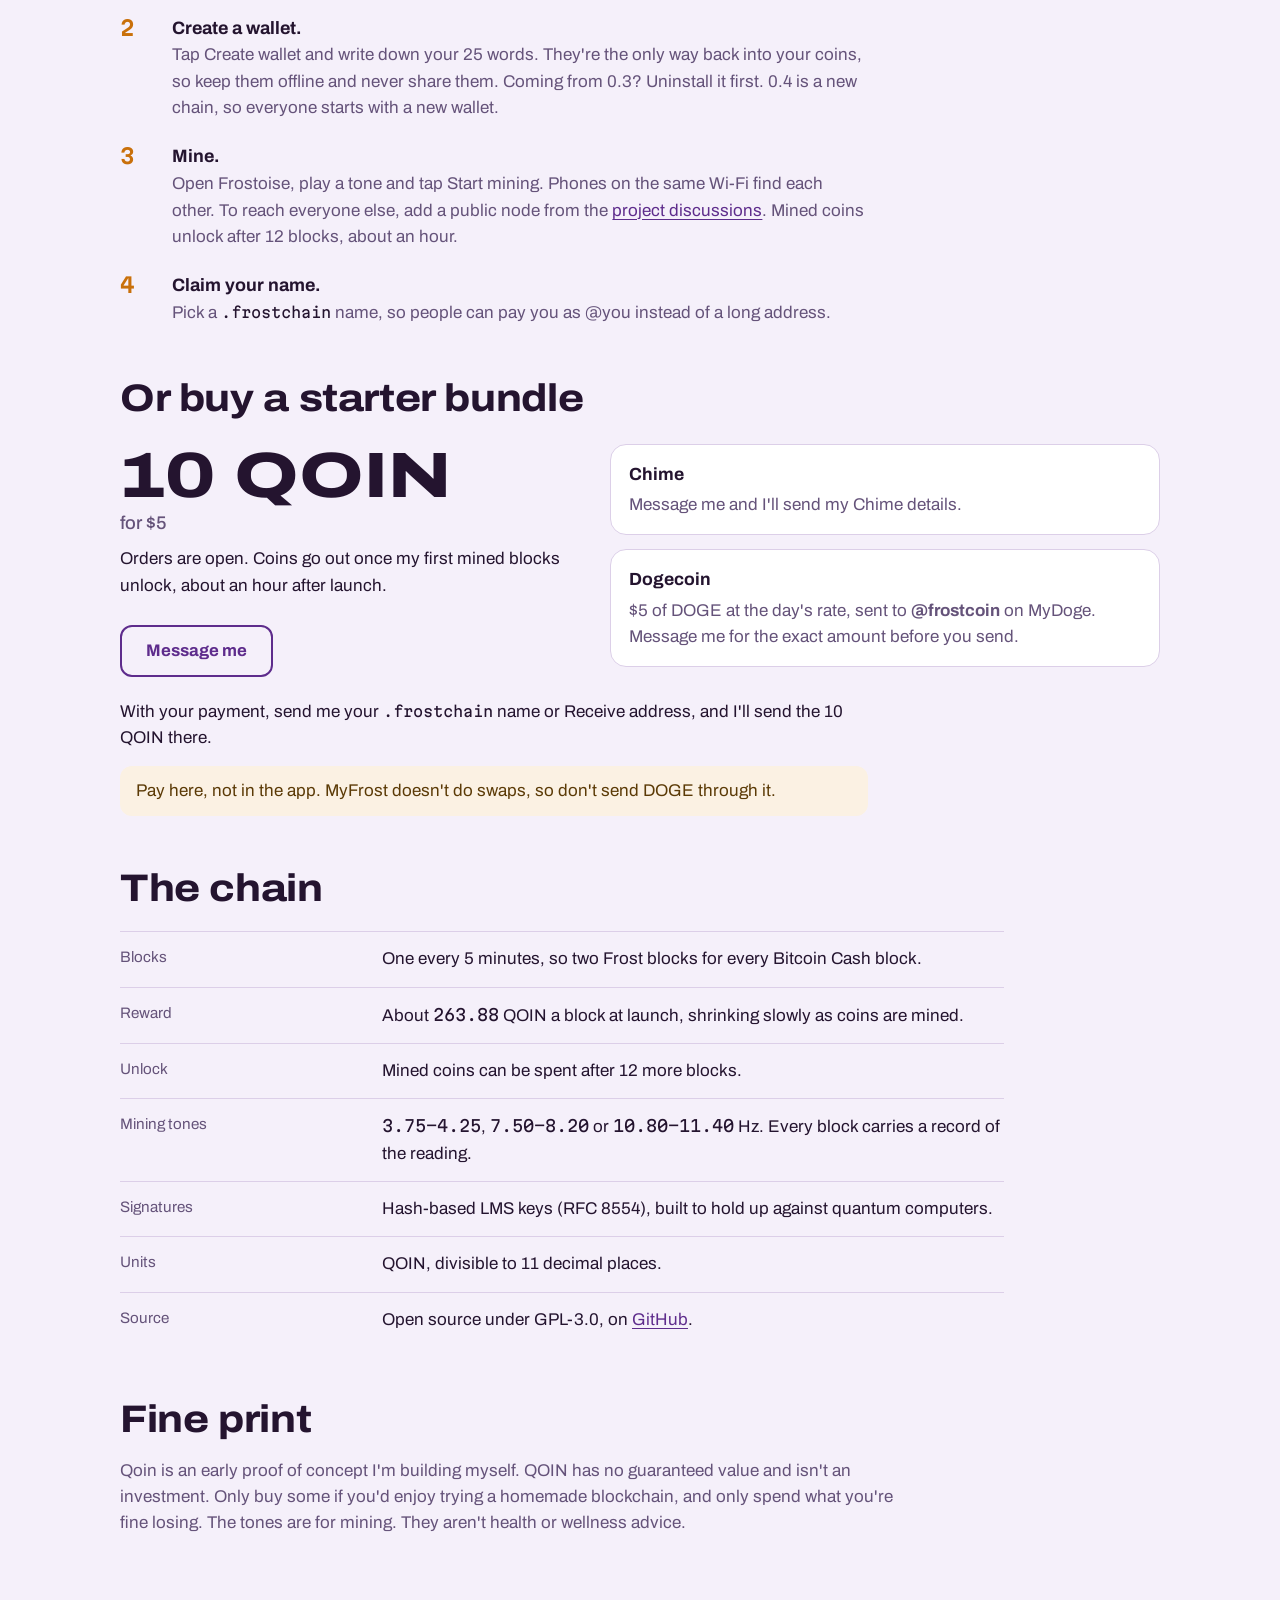
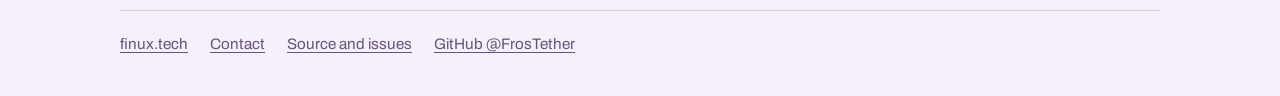
==== commit f3f09bcb: "Get Qoin page: mining is open (launch moved to Thu 8 Oct, 13:37 Eastern) Co-Authored-By: Claude Opus" ====
--- a/site/getqoin/index.html
+++ b/site/getqoin/index.html
@@ -4,12 +4,12 @@
 <meta charset="utf-8">
 <meta name="viewport" content="width=device-width, initial-scale=1, viewport-fit=cover">
 <title>Get Qoin | finux</title>
-<meta name="description" content="Install Graysons Wallet and mine Qoin on your Android phone, only while it hears a tone. Mining opens Friday 9 October at 13:37 Eastern.">
+<meta name="description" content="Install Graysons Wallet and mine Qoin on your Android phone, only while it hears a tone. Mining is open.">
 <meta name="theme-color" content="#f5f0fa" media="(prefers-color-scheme: light)">
 <meta name="theme-color" content="#150e1a" media="(prefers-color-scheme: dark)">
 <meta property="og:type" content="website">
 <meta property="og:title" content="Get Qoin">
-<meta property="og:description" content="Install Graysons Wallet and mine Qoin on your Android phone, only while it hears a tone. Mining opens Friday 9 October at 13:37 Eastern.">
+<meta property="og:description" content="Install Graysons Wallet and mine Qoin on your Android phone, only while it hears a tone. Mining is open.">
 <meta property="og:url" content="https://finux.tech/getqoin/">
 <meta property="og:image" content="https://finux.tech/getqoin/og.png">
 <meta property="og:image:width" content="1200">
@@ -285,8 +285,8 @@
 
     <div class="launch" id="launch">
       <p>
-        <span class="when before">Mining opens Friday 9 October at 13:37 Eastern.</span>
-        <span class="when after">Mining is open. The chain started Friday 9 October at 13:37 Eastern.</span>
+        <span class="when before">Mining opens Thursday 8 October at 13:37 Eastern.</span>
+        <span class="when after">Mining is open. The chain started Thursday 8 October at 13:37 Eastern.</span>
         <span class="local" id="local-time"></span>
       </p>
       <p class="countdown mono before" id="countdown" aria-live="off"></p>
@@ -353,7 +353,7 @@
       <div class="deal">
         <div>
           <p class="price">10 QOIN<span>for $5</span></p>
-          <p class="opens"><span class="before">Orders open at launch, Friday 9 October at 13:37 Eastern.</span><span class="after">Orders are open.</span> Coins go out once my first mined blocks unlock, about an hour after launch.</p>
+          <p class="opens"><span class="before">Orders open at launch, Thursday 8 October at 13:37 Eastern.</span><span class="after">Orders are open.</span> Coins go out once my first mined blocks unlock, about an hour after launch.</p>
           <div class="cta"><a class="btn quiet" href="https://finux.tech/contact">Message me</a></div>
         </div>
         <ul class="pay">
@@ -394,7 +394,7 @@
 <script>
 (function () {
   'use strict';
-  var LAUNCH = 1791567420 * 1000; // Friday 9 October 2026, 13:37 Eastern: the v0.4 genesis
+  var LAUNCH = 1791481020 * 1000; // Thursday 8 October 2026, 13:37 Eastern: the v0.4 genesis
   var $ = function (id) { return document.getElementById(id); };
   var root = document.documentElement;
 
